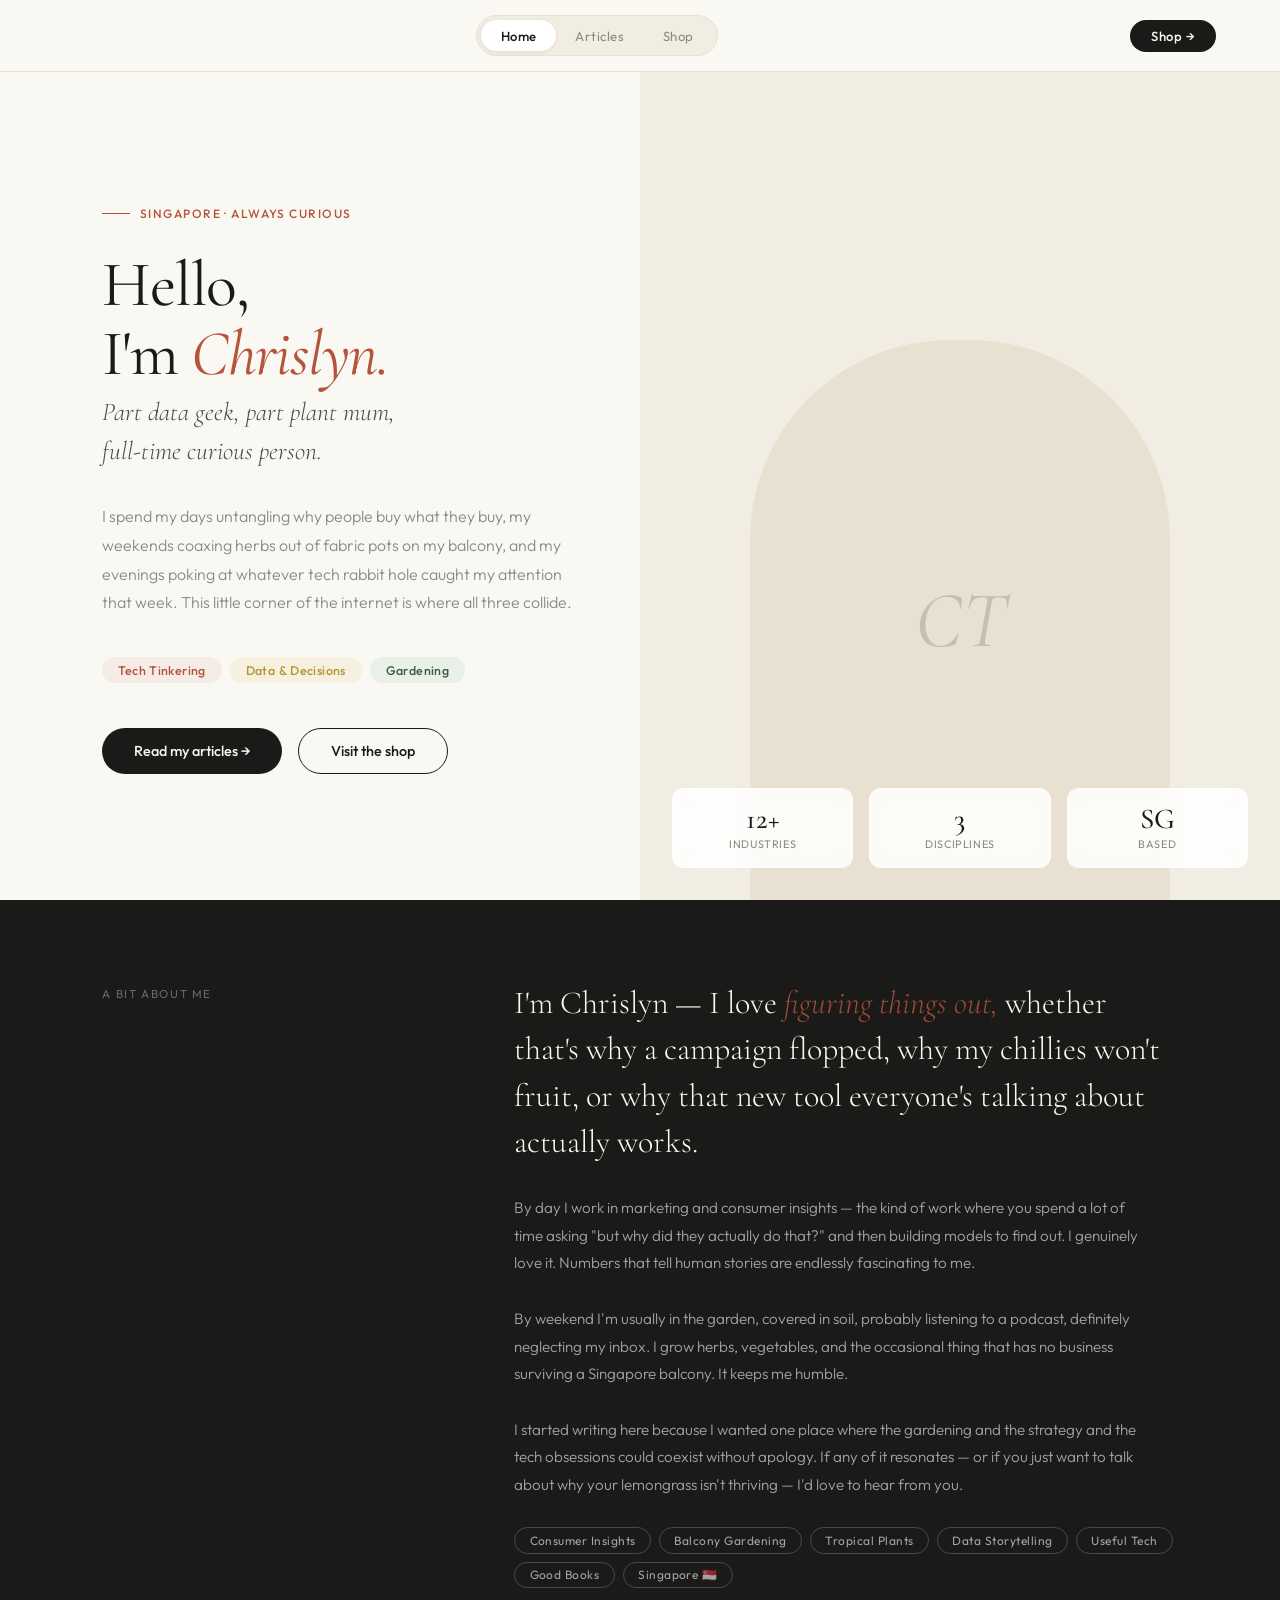
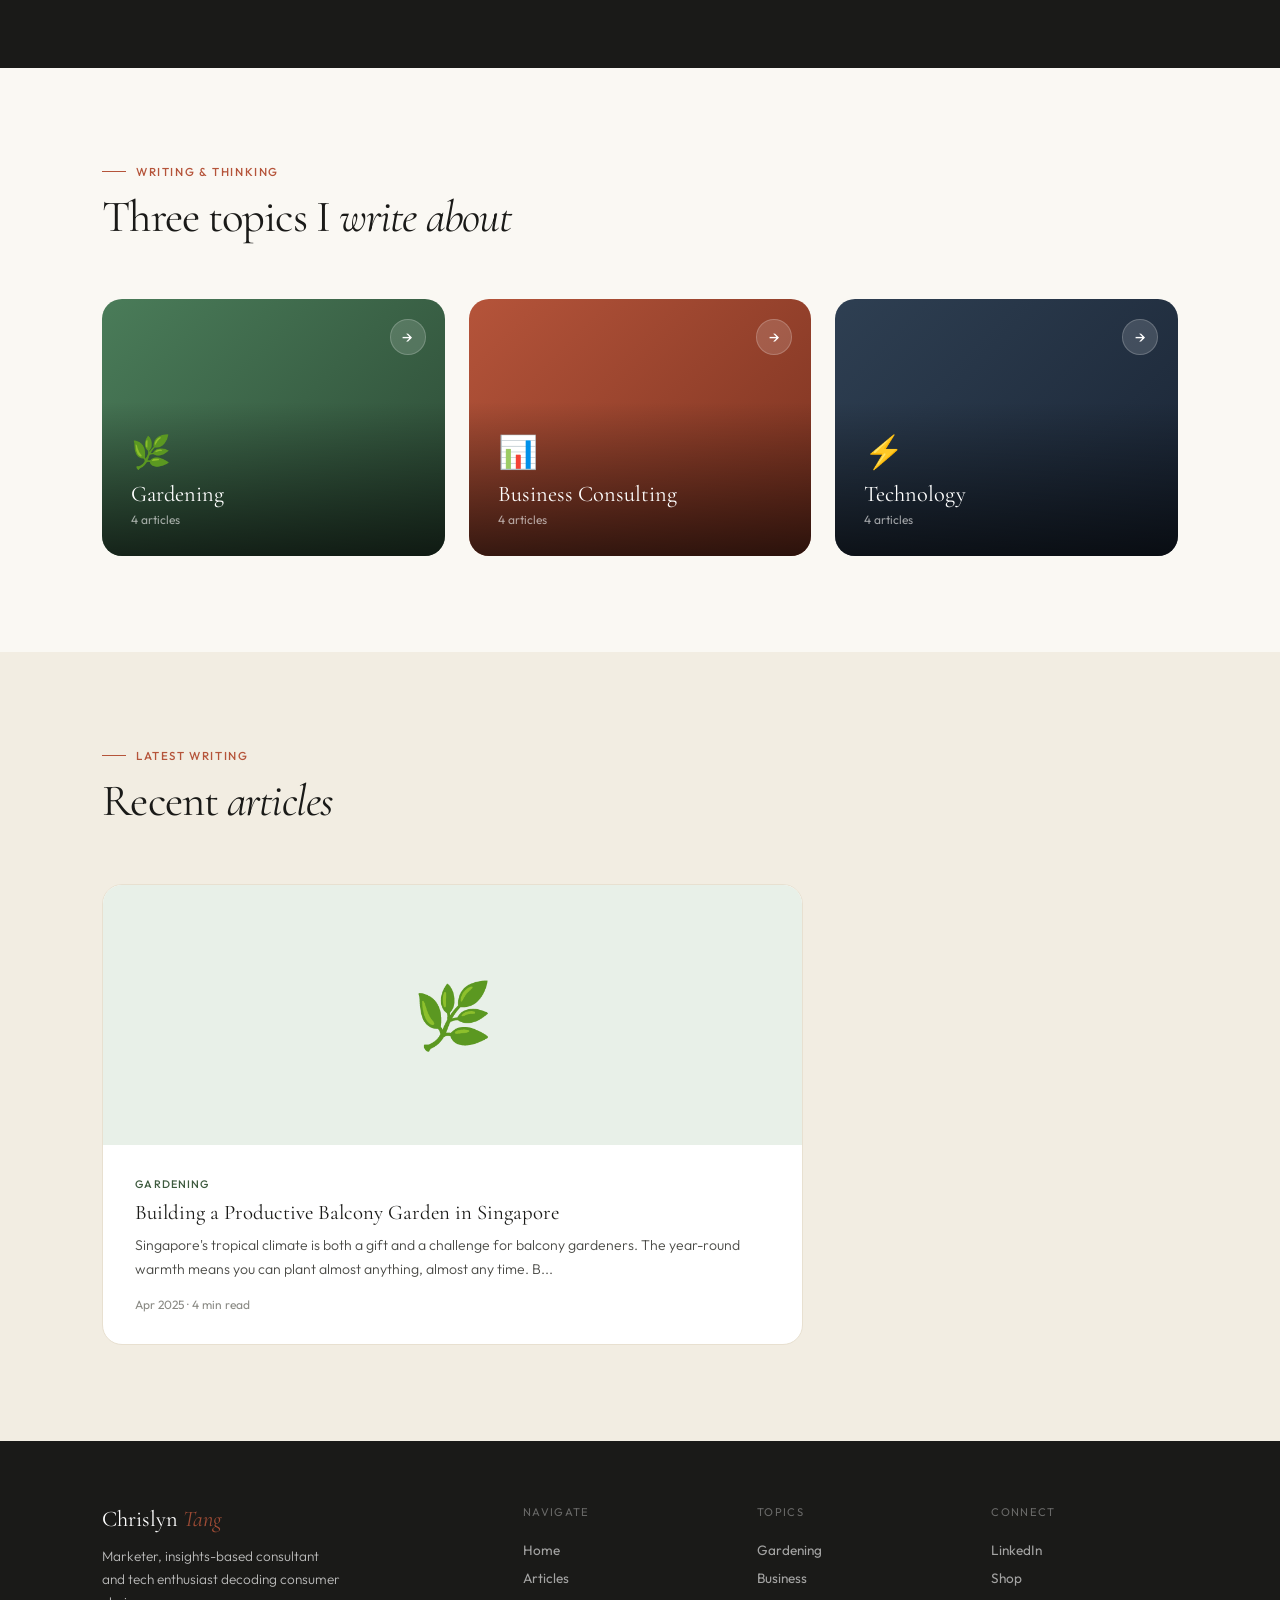
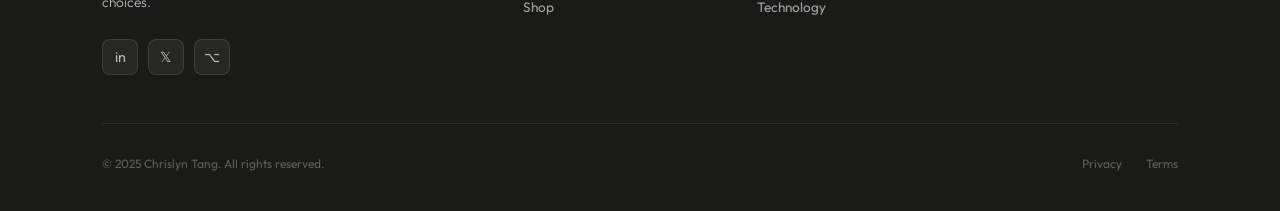
==== index.html @ eecfafc7 "Update index.html" ====
<!DOCTYPE html>
<html lang="en">
<head>
<meta charset="UTF-8">
<meta name="viewport" content="width=device-width, initial-scale=1.0">
<title>Chrislyn Tang | Marketer, Tech Enthusiast, Gardener</title>
<link rel="preconnect" href="https://fonts.googleapis.com">
<link rel="preconnect" href="https://fonts.gstatic.com" crossorigin>
<link href="https://fonts.googleapis.com/css2?family=Cormorant+Garamond:ital,wght@0,300;0,400;0,500;0,600;1,300;1,400&family=Outfit:wght@300;400;500;600&display=swap" rel="stylesheet">
<style>
/* ─── RESET & ROOT ─── */
*, *::before, *::after { box-sizing: border-box; margin: 0; padding: 0; }
:root {
  --ink: #1a1a18;
  --ink-soft: #4a4a46;
  --ink-muted: #8a8a84;
  --cream: #faf8f3;
  --cream-mid: #f2ede2;
  --cream-dark: #e8e0d0;
  --moss: #3d5a3e;
  --moss-light: #e8f0e8;
  --terracotta: #b5543a;
  --terracotta-light: #f5ebe7;
  --slate: #2e3f52;
  --slate-light: #e8edf3;
  --gold: #b8962e;
  --gold-light: #f5f0e0;
  --white: #ffffff;
  --nav-h: 72px;
  --radius: 12px;
  --radius-lg: 20px;
}
html { scroll-behavior: smooth; font-size: 16px; }
body { font-family: 'Outfit', sans-serif; background: var(--cream); color: var(--ink); overflow-x: hidden; }
img { max-width: 100%; display: block; }
a { text-decoration: none; color: inherit; }
button { cursor: pointer; font-family: inherit; }

/* ─── PAGES ─── */
.page { display: none; min-height: 100vh; padding-top: var(--nav-h); }
.page.active { display: block; }

/* ─── NAV ─── */
nav {
  position: fixed; top: 0; left: 0; right: 0; z-index: 200;
  height: var(--nav-h);
  background: rgba(250,248,243,0.94);
  backdrop-filter: blur(16px);
  border-bottom: 1px solid var(--cream-dark);
  display: flex; align-items: center;
  padding: 0 5vw;
  justify-content: space-between;
}
.nav-logo {
  font-family: 'Cormorant Garamond', serif;
  font-size: 1.35rem; font-weight: 500;
  color: var(--ink); letter-spacing: 0.02em;
  white-space: nowrap;
}
.nav-logo span { color: var(--terracotta); font-style: italic; }
.nav-center {
  display: flex; gap: 0; list-style: none;
  background: var(--cream-mid);
  border-radius: 100px;
  padding: 4px;
  border: 1px solid var(--cream-dark);
}
.nav-center li button {
  background: none; border: none;
  padding: 0.45rem 1.2rem;
  border-radius: 100px;
  font-size: 0.82rem; font-weight: 400;
  letter-spacing: 0.04em;
  color: var(--ink-muted);
  transition: all 0.2s;
  white-space: nowrap;
}
.nav-center li button:hover { color: var(--ink); }
.nav-center li button.active {
  background: var(--white);
  color: var(--ink);
  font-weight: 500;
  box-shadow: 0 1px 4px rgba(0,0,0,0.08);
}
.nav-right { display: flex; align-items: center; gap: 1rem; }
.nav-shop-btn {
  background: var(--ink); color: var(--cream);
  border: none; padding: 0.5rem 1.3rem;
  border-radius: 100px; font-size: 0.82rem;
  font-weight: 500; letter-spacing: 0.04em;
  transition: background 0.2s, transform 0.15s;
}
.nav-shop-btn:hover { background: var(--terracotta); transform: translateY(-1px); }


/* hamburger */
.hamburger {
  display: none; background: none; border: none;
  flex-direction: column; gap: 5px; padding: 4px;
}
.hamburger span {
  display: block; width: 22px; height: 2px;
  background: var(--ink); border-radius: 2px;
  transition: all 0.3s;
}
.mobile-menu {
  display: none; position: fixed;
  top: var(--nav-h); left: 0; right: 0;
  background: var(--cream);
  border-bottom: 1px solid var(--cream-dark);
  z-index: 199; padding: 1rem 5vw 1.5rem;
  flex-direction: column; gap: 0.25rem;
}
.mobile-menu.open { display: flex; }
.mobile-menu button {
  background: none; border: none;
  text-align: left; padding: 0.75rem 0;
  font-size: 1rem; color: var(--ink-soft);
  border-bottom: 1px solid var(--cream-dark);
  font-family: 'Outfit', sans-serif;
  transition: color 0.2s;
}
.mobile-menu button:last-child { border-bottom: none; }
.mobile-menu button.active { color: var(--terracotta); font-weight: 500; }

/* ─── HERO (HOME) ─── */
.hero {
  min-height: calc(100vh - var(--nav-h));
  display: grid; grid-template-columns: 1fr 1fr;
  align-items: center;
}
.hero-left { padding: 6rem 5vw 6rem 8vw; }
.hero-eyebrow {
  display: inline-flex; align-items: center; gap: 0.6rem;
  font-size: 0.75rem; letter-spacing: 0.12em; text-transform: uppercase;
  color: var(--terracotta); font-weight: 500; margin-bottom: 1.8rem;
}
.eyebrow-line { width: 28px; height: 1px; background: var(--terracotta); }
h1.hero-h {
  font-family: 'Cormorant Garamond', serif;
  font-size: clamp(2.8rem, 5vw, 4.8rem);
  line-height: 1.08; letter-spacing: -0.02em;
  color: var(--ink); margin-bottom: 0.3rem;
  font-weight: 400;
}
h1.hero-h em { font-style: italic; color: var(--terracotta); }
.hero-sub {
  font-family: 'Cormorant Garamond', serif;
  font-size: clamp(1.2rem, 2vw, 1.6rem);
  font-weight: 300; font-style: italic;
  color: var(--ink-soft); line-height: 1.5;
  margin-bottom: 2rem;
}
.hero-desc {
  font-size: 1rem; font-weight: 300; line-height: 1.8;
  color: var(--ink-muted); max-width: 480px; margin-bottom: 2.5rem;
}
.hero-pills { display: flex; flex-wrap: wrap; gap: 0.5rem; margin-bottom: 2.8rem; }
.pill {
  padding: 0.35rem 1rem; border-radius: 100px;
  font-size: 0.78rem; font-weight: 500; letter-spacing: 0.03em;
}
.pill-moss { background: var(--moss-light); color: var(--moss); }
.pill-terra { background: var(--terracotta-light); color: var(--terracotta); }
.pill-slate { background: var(--slate-light); color: var(--slate); }
.pill-gold { background: var(--gold-light); color: var(--gold); }
.hero-actions { display: flex; gap: 1rem; flex-wrap: wrap; }
.btn-primary {
  background: var(--ink); color: var(--cream);
  padding: 0.8rem 2rem; border-radius: 100px;
  font-size: 0.9rem; font-weight: 500; border: none;
  transition: background 0.2s, transform 0.15s;
  display: inline-flex; align-items: center; gap: 0.4rem;
}
.btn-primary:hover { background: var(--terracotta); transform: translateY(-2px); }
.btn-ghost {
  background: none; border: 1.5px solid var(--ink);
  color: var(--ink); padding: 0.8rem 2rem; border-radius: 100px;
  font-size: 0.9rem; font-weight: 500;
  transition: all 0.2s;
}
.btn-ghost:hover { background: var(--ink); color: var(--cream); transform: translateY(-2px); }
.hero-right {
  position: relative; height: calc(100vh - var(--nav-h));
  background: var(--cream-mid);
  display: flex; align-items: flex-end; justify-content: center;
  overflow: hidden;
}
.hero-bg-text {
  position: absolute; top: 50%; left: 50%;
  transform: translate(-50%,-50%);
  font-family: 'Cormorant Garamond', serif;
  font-size: 18vw; font-weight: 300; font-style: italic;
  color: rgba(0,0,0,0.04); white-space: nowrap;
  pointer-events: none; user-select: none; letter-spacing: -0.03em;
}
.hero-portrait-box {
  width: 72%; max-width: 420px;
  aspect-ratio: 3/4;
  background: var(--cream-dark);
  border-radius: 200px 200px 0 0;
  display: flex; align-items: center; justify-content: center;
  overflow: hidden; margin-bottom: 0; position: relative; z-index: 1;
}
.hero-portrait-placeholder {
  font-family: 'Cormorant Garamond', serif;
  font-size: 5rem; color: rgba(0,0,0,0.15); font-style: italic;
}
.hero-portrait-box img { width: 100%; height: 100%; object-fit: cover; }
.hero-stat-strip {
  position: absolute; bottom: 2rem; left: 2rem; right: 2rem;
  display: flex; gap: 1rem; z-index: 2;
}
.hero-stat {
  flex: 1; background: rgba(255,255,255,0.85);
  backdrop-filter: blur(8px);
  border-radius: var(--radius);
  padding: 1rem; text-align: center;
  border: 1px solid rgba(255,255,255,0.9);
}
.hero-stat-num {
  font-family: 'Cormorant Garamond', serif;
  font-size: 1.8rem; font-weight: 500; color: var(--ink); line-height: 1;
}
.hero-stat-lbl { font-size: 0.68rem; color: var(--ink-muted); letter-spacing: 0.06em; text-transform: uppercase; margin-top: 0.2rem; }

/* ─── HOME ABOUT STRIP ─── */
.about-strip {
  background: var(--ink); color: var(--cream);
  padding: 5rem 8vw;
  display: grid; grid-template-columns: 1fr 2fr;
  gap: 5rem; align-items: start;
}
.about-strip-label {
  font-size: 0.72rem; letter-spacing: 0.14em; text-transform: uppercase;
  color: rgba(255,255,255,0.35); font-weight: 400;
  padding-top: 0.4rem;
}
.about-strip-body {}
.about-strip-quote {
  font-family: 'Cormorant Garamond', serif;
  font-size: clamp(1.5rem, 2.5vw, 2.2rem);
  font-weight: 300; line-height: 1.45;
  color: var(--cream); margin-bottom: 1.8rem;
}
.about-strip-quote em { font-style: italic; color: var(--terracotta); opacity: 0.85; }
.about-strip-text {
  font-size: 0.95rem; font-weight: 300; line-height: 1.8;
  color: rgba(255,255,255,0.6); max-width: 640px; margin-bottom: 1.8rem;
}
.about-tags { display: flex; flex-wrap: wrap; gap: 0.5rem; }
.about-tag {
  border: 1px solid rgba(255,255,255,0.2);
  color: rgba(255,255,255,0.6);
  padding: 0.3rem 0.9rem; border-radius: 100px;
  font-size: 0.75rem; letter-spacing: 0.04em;
}

/* ─── HOME TOPICS ─── */
.topics-section { padding: 6rem 8vw; background: var(--cream); }
.section-header { margin-bottom: 3.5rem; }
.section-eyebrow {
  font-size: 0.72rem; letter-spacing: 0.14em; text-transform: uppercase;
  color: var(--terracotta); font-weight: 500;
  display: flex; align-items: center; gap: 0.6rem; margin-bottom: 0.8rem;
}
.section-eyebrow::before { content: ''; width: 24px; height: 1px; background: var(--terracotta); }
h2.section-title {
  font-family: 'Cormorant Garamond', serif;
  font-size: clamp(2rem, 3.5vw, 3rem);
  font-weight: 400; color: var(--ink); letter-spacing: -0.02em; line-height: 1.15;
}
h2.section-title em { font-style: italic; }
.topics-grid { display: grid; grid-template-columns: repeat(3,1fr); gap: 1.5rem; }
.topic-card {
  border-radius: var(--radius-lg); overflow: hidden;
  position: relative; cursor: pointer;
  transition: transform 0.3s;
}
.topic-card:hover { transform: translateY(-4px); }
.topic-card-bg {
  aspect-ratio: 4/3;
  display: flex; align-items: flex-end; padding: 1.8rem;
  position: relative;
}
.topic-card-bg::after {
  content: ''; position: absolute; inset: 0;
  background: linear-gradient(to top, rgba(0,0,0,0.65) 0%, transparent 60%);
}
.garden-bg { background: linear-gradient(135deg, #4a7c59 0%, #2c4a35 100%); }
.biz-bg { background: linear-gradient(135deg, #b5543a 0%, #7a3220 100%); }
.tech-bg { background: linear-gradient(135deg, #2e3f52 0%, #1a2535 100%); }
.topic-card-content { position: relative; z-index: 1; }
.topic-icon { font-size: 2rem; margin-bottom: 0.6rem; }
.topic-title {
  font-family: 'Cormorant Garamond', serif;
  font-size: 1.4rem; font-weight: 400; color: #fff; line-height: 1.2;
}
.topic-count { font-size: 0.75rem; color: rgba(255,255,255,0.6); margin-top: 0.3rem; }
.topic-arrow {
  position: absolute; top: 1.2rem; right: 1.2rem;
  width: 36px; height: 36px; border-radius: 50%;
  background: rgba(255,255,255,0.15);
  display: flex; align-items: center; justify-content: center;
  color: #fff; font-size: 1rem; z-index: 1;
  transition: background 0.2s; border: 1px solid rgba(255,255,255,0.2);
}
.topic-card:hover .topic-arrow { background: rgba(255,255,255,0.25); }

/* ─── FEATURED ARTICLES (HOME) ─── */
.featured-section { padding: 6rem 8vw; background: var(--cream-mid); }
.articles-grid { display: grid; grid-template-columns: 2fr 1fr; gap: 1.5rem; }
.article-card-featured {
  background: var(--white); border-radius: var(--radius-lg);
  overflow: hidden; cursor: pointer;
  transition: box-shadow 0.3s;
  border: 1px solid var(--cream-dark);
}
.article-card-featured:hover { box-shadow: 0 12px 40px rgba(0,0,0,0.1); }
.article-featured-img {
  height: 260px; background: var(--cream-dark);
  display: flex; align-items: center; justify-content: center;
  font-size: 4rem; overflow: hidden;
}
.article-featured-body { padding: 2rem; }
.article-featured-body .article-card-stack { display: flex; flex-direction: column; gap: 1rem; }

.article-stack { display: flex; flex-direction: column; gap: 1rem; }
.article-card-small {
  background: var(--white); border-radius: var(--radius);
  padding: 1.3rem; cursor: pointer;
  border: 1px solid var(--cream-dark);
  transition: box-shadow 0.2s;
  display: flex; gap: 1rem; align-items: flex-start;
}
.article-card-small:hover { box-shadow: 0 4px 20px rgba(0,0,0,0.08); }
.article-mini-thumb {
  width: 56px; height: 56px; border-radius: 10px;
  flex-shrink: 0; display: flex; align-items: center;
  justify-content: center; font-size: 1.6rem;
}

/* article components */
.article-cat {
  font-size: 0.68rem; letter-spacing: 0.1em; text-transform: uppercase;
  font-weight: 500; margin-bottom: 0.5rem;
}
.cat-garden { color: var(--moss); }
.cat-biz { color: var(--terracotta); }
.cat-tech { color: var(--slate); }
.article-card-title {
  font-family: 'Cormorant Garamond', serif;
  font-size: 1.3rem; font-weight: 400;
  color: var(--ink); line-height: 1.3; margin-bottom: 0.5rem;
}
.article-card-title-sm {
  font-family: 'Cormorant Garamond', serif;
  font-size: 1rem; font-weight: 400;
  color: var(--ink); line-height: 1.3; margin-bottom: 0.25rem;
}
.article-meta { font-size: 0.75rem; color: var(--ink-muted); }
.article-excerpt { font-size: 0.88rem; font-weight: 300; line-height: 1.7; color: var(--ink-soft); margin-bottom: 1rem; }

/* ─── ARTICLES PAGE ─── */
.articles-hero { padding: 4rem 8vw 3rem; }
.articles-filter {
  display: flex; gap: 0.5rem; flex-wrap: wrap;
  margin-top: 2rem;
}
.filter-btn {
  background: none; border: 1px solid var(--cream-dark);
  color: var(--ink-soft); padding: 0.45rem 1.2rem;
  border-radius: 100px; font-size: 0.8rem;
  font-family: 'Outfit', sans-serif;
  transition: all 0.2s;
}
.filter-btn:hover { border-color: var(--ink); color: var(--ink); }
.filter-btn.active { background: var(--ink); color: var(--cream); border-color: var(--ink); }
.filter-btn.active-moss { background: var(--moss); color: #fff; border-color: var(--moss); }
.filter-btn.active-terra { background: var(--terracotta); color: #fff; border-color: var(--terracotta); }
.filter-btn.active-slate { background: var(--slate); color: #fff; border-color: var(--slate); }
.articles-main { padding: 0 8vw 6rem; }
.articles-list { display: grid; grid-template-columns: repeat(3,1fr); gap: 1.5rem; }
.article-list-card {
  background: var(--white); border-radius: var(--radius-lg);
  overflow: hidden; cursor: pointer;
  border: 1px solid var(--cream-dark);
  transition: transform 0.25s, box-shadow 0.25s;
  display: flex; flex-direction: column;
}
.article-list-card:hover { transform: translateY(-4px); box-shadow: 0 12px 32px rgba(0,0,0,0.08); }
.article-list-card.hidden { display: none; }
.article-card-thumb {
  height: 180px; display: flex; align-items: center;
  justify-content: center; font-size: 3.5rem;
}
.thumb-moss { background: var(--moss-light); }
.thumb-terra { background: var(--terracotta-light); }
.thumb-slate { background: var(--slate-light); }
.article-card-body { padding: 1.4rem; flex: 1; display: flex; flex-direction: column; }
.article-card-footer { margin-top: auto; padding-top: 1rem; display: flex; justify-content: space-between; align-items: center; }
.read-link { font-size: 0.8rem; font-weight: 500; color: var(--terracotta); display: flex; align-items: center; gap: 0.3rem; }

/* ARTICLE DETAIL */
.article-detail { display: none; padding: 3rem 0 6rem; }
.article-detail.show { display: block; }
.article-back {
  background: none; border: none; color: var(--ink-muted);
  font-size: 0.85rem; font-family: 'Outfit', sans-serif;
  display: flex; align-items: center; gap: 0.4rem;
  cursor: pointer; margin: 0 8vw 2rem; transition: color 0.2s;
}
.article-back:hover { color: var(--ink); }
.article-detail-inner { max-width: 720px; margin: 0 auto; padding: 0 5vw; }
.article-detail-cat { margin-bottom: 1rem; }
.article-detail-title {
  font-family: 'Cormorant Garamond', serif;
  font-size: clamp(2.2rem, 5vw, 3.5rem);
  font-weight: 400; line-height: 1.15; letter-spacing: -0.02em;
  color: var(--ink); margin-bottom: 1rem;
}
.article-detail-meta { font-size: 0.8rem; color: var(--ink-muted); margin-bottom: 2rem; padding-bottom: 2rem; border-bottom: 1px solid var(--cream-dark); }
.article-hero-img {
  width: 100%; height: 320px; border-radius: var(--radius-lg);
  display: flex; align-items: center; justify-content: center;
  font-size: 6rem; margin-bottom: 2.5rem;
}
.article-detail-body { font-size: 1rem; font-weight: 300; line-height: 1.85; color: var(--ink-soft); }
.article-detail-body p { margin-bottom: 1.4rem; }
.article-detail-body h3 { font-family: 'Cormorant Garamond', serif; font-size: 1.5rem; font-weight: 400; color: var(--ink); margin: 2rem 0 1rem; }
.article-detail-body blockquote {
  border-left: 3px solid var(--terracotta); padding-left: 1.5rem;
  margin: 2rem 0; font-style: italic;
  font-family: 'Cormorant Garamond', serif;
  font-size: 1.2rem; color: var(--ink-soft);
}

/* ─── WRITE BUTTON (CTA for future CMS) ─── */
.write-cta {
  display: flex; align-items: center; gap: 1rem;
  background: var(--cream-mid); border-radius: var(--radius-lg);
  padding: 1.2rem 1.8rem; margin: 0 8vw 3rem;
  border: 1px dashed var(--cream-dark);
}
.write-cta-text { font-size: 0.85rem; color: var(--ink-muted); }
.write-cta-text strong { color: var(--ink); display: block; font-weight: 500; }

/* ─── SHOP PAGE ─── */
.shop-hero { padding: 4rem 8vw 3rem; }
.shop-filters {
  display: flex; gap: 0.5rem; flex-wrap: wrap; margin-top: 2rem;
}
.shop-main { padding: 0 8vw 6rem; }
.products-grid { display: grid; grid-template-columns: repeat(4,1fr); gap: 1.25rem; }
.product-card {
  background: var(--white); border-radius: var(--radius-lg);
  overflow: hidden; cursor: pointer;
  border: 1px solid var(--cream-dark);
  transition: transform 0.25s, box-shadow 0.25s;
}
.product-card:hover { transform: translateY(-4px); box-shadow: 0 10px 30px rgba(0,0,0,0.08); }
.product-card.hidden { display: none; }
.product-img {
  aspect-ratio: 1; display: flex; align-items: center;
  justify-content: center; font-size: 3.5rem;
  position: relative;
}
.product-badge {
  position: absolute; top: 10px; left: 10px;
  background: var(--terracotta); color: #fff;
  font-size: 0.65rem; font-weight: 600; letter-spacing: 0.06em;
  text-transform: uppercase; padding: 0.25rem 0.65rem;
  border-radius: 100px;
}
.product-body { padding: 1.1rem; }
.product-cat { font-size: 0.68rem; letter-spacing: 0.1em; text-transform: uppercase; color: var(--ink-muted); margin-bottom: 0.4rem; }
.product-name {
  font-family: 'Cormorant Garamond', serif;
  font-size: 1.1rem; font-weight: 400; color: var(--ink);
  line-height: 1.3; margin-bottom: 0.6rem;
}
.product-desc { font-size: 0.78rem; font-weight: 300; line-height: 1.6; color: var(--ink-muted); margin-bottom: 0.8rem; }

.product-price { font-family: 'Cormorant Garamond', serif; font-size: 1.2rem; font-weight: 500; color: var(--ink); }
.affil-btn {
  display: inline-flex; align-items: center; gap: 0.4rem;
  background: var(--ink); color: var(--cream);
  border: none; padding: 0.45rem 0.85rem; border-radius: 100px;
  font-size: 0.73rem; font-weight: 500; font-family: 'Outfit', sans-serif;
  cursor: pointer; transition: background 0.2s, transform 0.15s;
  text-decoration: none; white-space: nowrap; flex-shrink: 0;
}
.affil-btn:hover { background: var(--terracotta); transform: translateY(-1px); }
.affil-btn-ghost {
  display: inline-flex; align-items: center; gap: 0.4rem;
  background: none; color: var(--ink);
  border: 1px solid var(--cream-dark); padding: 0.55rem 1rem; border-radius: 100px;
  font-size: 0.78rem; font-weight: 400; font-family: 'Outfit', sans-serif;
  cursor: pointer; transition: all 0.2s; text-decoration: none; white-space: nowrap;
}
.affil-btn-ghost:hover { border-color: var(--ink); }
.retailer-tag {
  font-size: 0.7rem; color: var(--ink-muted);
  display: flex; align-items: center; gap: 0.3rem; margin-bottom: 0.6rem;
}
.retailer-dot {
  width: 6px; height: 6px; border-radius: 50%;
}
.affil-btn-tiktok {
  display: inline-flex; align-items: center; gap: 0.4rem;
  background: #010101; color: #fff;
  border: none; padding: 0.45rem 0.85rem; border-radius: 100px;
  font-size: 0.73rem; font-weight: 500; font-family: 'Outfit', sans-serif;
  cursor: pointer; transition: background 0.2s, transform 0.15s;
  text-decoration: none; white-space: nowrap; flex-shrink: 0;
}
.affil-btn-tiktok:hover { background: #fe2c55; transform: translateY(-1px); }
.affil-btn-tiktok .tt-icon {
  width: 14px; height: 14px; flex-shrink: 0;
}
.product-footer { display: flex; align-items: center; justify-content: space-between; gap: 0.5rem; flex-wrap: nowrap; }
.affil-disclaimer {
  background: var(--cream-mid); border: 1px solid var(--cream-dark);
  border-radius: var(--radius); padding: 1rem 1.5rem;
  font-size: 0.8rem; color: var(--ink-muted); line-height: 1.6;
  margin-bottom: 3rem;
  display: flex; gap: 0.8rem; align-items: flex-start;
}
.affil-disclaimer-icon { font-size: 1rem; flex-shrink: 0; margin-top: 1px; }

/* ─── FOOTER ─── */
footer {
  background: var(--ink); color: rgba(255,255,255,0.7);
  padding: 4rem 8vw 2.5rem;
}
.footer-top {
  display: grid; grid-template-columns: 2fr 1fr 1fr 1fr;
  gap: 3rem; padding-bottom: 3rem;
  border-bottom: 1px solid rgba(255,255,255,0.08);
  margin-bottom: 2rem;
}
.footer-brand-logo {
  font-family: 'Cormorant Garamond', serif;
  font-size: 1.4rem; color: #fff; font-weight: 400;
  margin-bottom: 0.8rem; display: block;
}
.footer-brand-logo em { font-style: italic; color: var(--terracotta); opacity: 0.85; }
.footer-tagline { font-size: 0.85rem; font-weight: 300; line-height: 1.7; max-width: 240px; margin-bottom: 1.5rem; }
.footer-social { display: flex; gap: 0.6rem; }
.f-social-link {
  width: 36px; height: 36px; border-radius: 8px;
  background: rgba(255,255,255,0.06);
  border: 1px solid rgba(255,255,255,0.1);
  display: flex; align-items: center; justify-content: center;
  font-size: 0.9rem; transition: background 0.2s, color 0.2s;
}
.f-social-link:hover { background: var(--terracotta); color: #fff; }
.footer-col-title { font-size: 0.7rem; letter-spacing: 0.12em; text-transform: uppercase; color: rgba(255,255,255,0.35); margin-bottom: 1.2rem; }
.footer-links { list-style: none; display: flex; flex-direction: column; gap: 0.55rem; }
.footer-links button { background: none; border: none; color: rgba(255,255,255,0.6); font-size: 0.85rem; font-family: 'Outfit', sans-serif; cursor: pointer; text-align: left; transition: color 0.2s; padding: 0; }
.footer-links button:hover { color: #fff; }
.footer-bottom { display: flex; justify-content: space-between; align-items: center; flex-wrap: wrap; gap: 1rem; }
.footer-copy { font-size: 0.75rem; color: rgba(255,255,255,0.3); }
.footer-legal { display: flex; gap: 1.5rem; }
.footer-legal a { font-size: 0.75rem; color: rgba(255,255,255,0.3); transition: color 0.2s; }
.footer-legal a:hover { color: rgba(255,255,255,0.6); }

/* ─── TOAST ─── */
.toast {
  position: fixed; bottom: 2rem; left: 50%; transform: translateX(-50%) translateY(20px);
  background: var(--ink); color: var(--cream);
  padding: 0.7rem 1.5rem; border-radius: 100px;
  font-size: 0.85rem; font-weight: 400;
  z-index: 400; opacity: 0; transition: all 0.3s;
  pointer-events: none; white-space: nowrap;
}
.toast.show { opacity: 1; transform: translateX(-50%) translateY(0); }

/* ─── SCROLL REVEAL ─── */
.sr { opacity: 0; transform: translateY(24px); transition: opacity 0.6s ease, transform 0.6s ease; }
.sr.in { opacity: 1; transform: none; }

/* ─── RESPONSIVE ─── */
@media (max-width: 1100px) {
  .products-grid { grid-template-columns: repeat(3,1fr); }
  .footer-top { grid-template-columns: 1fr 1fr; }
}
@media (max-width: 900px) {
  .hero { grid-template-columns: 1fr; }
  .hero-right { height: 50vw; min-height: 280px; }
  .hero-portrait-box { width: 50%; max-width: 260px; }
  .hero-stat-strip { display: none; }
  .hero-bg-text { font-size: 25vw; }
  .about-strip { grid-template-columns: 1fr; gap: 1.5rem; }
  .topics-grid { grid-template-columns: 1fr; gap: 1rem; }
  .articles-grid { grid-template-columns: 1fr; }
  .articles-list { grid-template-columns: repeat(2,1fr); }
  .products-grid { grid-template-columns: repeat(2,1fr); }
  .nav-center { display: none; }
  .hamburger { display: flex; }
  .nav-shop-btn { display: none; }
}
@media (max-width: 600px) {
  :root { --nav-h: 64px; }
  nav { padding: 0 4vw; }
  .hero-left { padding: 3rem 5vw; }
  .about-strip, .topics-section, .featured-section, .articles-hero, .articles-main, .shop-hero, .shop-main { padding-left: 5vw; padding-right: 5vw; }
  .articles-list { grid-template-columns: 1fr; }
  .products-grid { grid-template-columns: repeat(2,1fr); gap: 0.75rem; }
  .cart-drawer { width: 100vw; }
  .footer-top { grid-template-columns: 1fr; }
  .write-cta { margin-left: 5vw; margin-right: 5vw; }
  .article-back { margin-left: 5vw; margin-right: 5vw; }
}
</style>
</head>
<body>

<!-- NAV -->
<nav id="main-nav">
  <a class="nav-logo" href="#" onclick="showPage('home');return false;"></a>
  <ul class="nav-center" id="nav-desktop">
    <li><button onclick="showPage('home')" id="nav-home" class="active">Home</button></li>
    <li><button onclick="showPage('articles')" id="nav-articles">Articles</button></li>
    <li><button onclick="showPage('shop')" id="nav-shop">Shop</button></li>
  </ul>
  <div class="nav-right">
    <button class="nav-shop-btn" onclick="showPage('shop')">Shop →</button>
    <button class="hamburger" id="hamburger" onclick="toggleMenu()" aria-label="Menu">
      <span></span><span></span><span></span>
    </button>
  </div>
</nav>

<!-- MOBILE MENU -->
<div class="mobile-menu" id="mobile-menu">
  <button onclick="showPage('home');toggleMenu()" id="mob-home" class="active">Home</button>
  <button onclick="showPage('articles');toggleMenu()" id="mob-articles">Articles</button>
  <button onclick="showPage('shop');toggleMenu()" id="mob-shop">Shop</button>
</div>

<!-- ══════════ HOME PAGE ══════════ -->
<div class="page active" id="page-home">

  <!-- HERO -->
  <section class="hero">
    <div class="hero-left">
      <div class="hero-eyebrow"><span class="eyebrow-line"></span>Singapore · always curious</div>
      <h1 class="hero-h">Hello,<br>I'm <em>Chrislyn.</em></h1>
      <p class="hero-sub">Part data geek, part plant mum,<br>full-time curious person.</p>
      <p class="hero-desc">I spend my days untangling why people buy what they buy, my weekends coaxing herbs out of fabric pots on my balcony, and my evenings poking at whatever tech rabbit hole caught my attention that week. This little corner of the internet is where all three collide.</p>
      <div class="hero-pills">
        <span class="pill pill-terra">Tech Tinkering</span>
        <span class="pill pill-gold">Data & Decisions</span>
        <span class="pill pill-moss">Gardening</span>
      </div>
      <div class="hero-actions">
        <button class="btn-primary" onclick="showPage('articles')">Read my articles →</button>
        <button class="btn-ghost" onclick="showPage('shop')">Visit the shop</button>
      </div>
    </div>
    <div class="hero-right">
      <div class="hero-bg-text">CT</div>
      <div class="hero-portrait-box">
        <img src="https://chrislyntang.com/images/pic01.jpg" alt="Chrislyn Tang" onerror="this.style.display='none';this.nextElementSibling.style.display='flex'">
        <div class="hero-portrait-placeholder" style="display:none">CT</div>
      </div>
      <div class="hero-stat-strip">
        <div class="hero-stat">
          <div class="hero-stat-num">12+</div>
          <div class="hero-stat-lbl">Industries</div>
        </div>
        <div class="hero-stat">
          <div class="hero-stat-num">3</div>
          <div class="hero-stat-lbl">Disciplines</div>
        </div>
        <div class="hero-stat">
          <div class="hero-stat-num">SG</div>
          <div class="hero-stat-lbl">Based</div>
        </div>
      </div>
    </div>
  </section>

  <!-- ABOUT STRIP -->
  <div class="about-strip sr">
    <div class="about-strip-label">A bit about me</div>
    <div class="about-strip-body">
      <p class="about-strip-quote">I'm Chrislyn — I love <em>figuring things out,</em> whether that's why a campaign flopped, why my chillies won't fruit, or why that new tool everyone's talking about actually works.</p>
      <p class="about-strip-text">By day I work in marketing and consumer insights — the kind of work where you spend a lot of time asking "but why did they actually do that?" and then building models to find out. I genuinely love it. Numbers that tell human stories are endlessly fascinating to me.</p>
      <p class="about-strip-text">By weekend I'm usually in the garden, covered in soil, probably listening to a podcast, definitely neglecting my inbox. I grow herbs, vegetables, and the occasional thing that has no business surviving a Singapore balcony. It keeps me humble.</p>
      <p class="about-strip-text">I started writing here because I wanted one place where the gardening and the strategy and the tech obsessions could coexist without apology. If any of it resonates — or if you just want to talk about why your lemongrass isn't thriving — I'd love to hear from you.</p>
      <div class="about-tags">
        <span class="about-tag">Consumer Insights</span>
        <span class="about-tag">Balcony Gardening</span>
        <span class="about-tag">Tropical Plants</span>
        <span class="about-tag">Data Storytelling</span>
        <span class="about-tag">Useful Tech</span>
        <span class="about-tag">Good Books</span>
        <span class="about-tag">Singapore 🇸🇬</span>
      </div>
    </div>
  </div>

  <!-- TOPIC CARDS -->
  <section class="topics-section sr">
    <div class="section-header">
      <div class="section-eyebrow">Writing & Thinking</div>
      <h2 class="section-title">Three topics I <em>write about</em></h2>
    </div>
    <div class="topics-grid">
      <div class="topic-card" onclick="showPage('articles');setFilter('garden')">
        <div class="topic-card-bg garden-bg">
          <div class="topic-arrow">→</div>
          <div class="topic-card-content">
            <div class="topic-icon">🌿</div>
            <div class="topic-title">Gardening</div>
            <div class="topic-count">4 articles</div>
          </div>
        </div>
      </div>
      <div class="topic-card" onclick="showPage('articles');setFilter('business')">
        <div class="topic-card-bg biz-bg">
          <div class="topic-arrow">→</div>
          <div class="topic-card-content">
            <div class="topic-icon">📊</div>
            <div class="topic-title">Business Consulting</div>
            <div class="topic-count">4 articles</div>
          </div>
        </div>
      </div>
      <div class="topic-card" onclick="showPage('articles');setFilter('tech')">
        <div class="topic-card-bg tech-bg">
          <div class="topic-arrow">→</div>
          <div class="topic-card-content">
            <div class="topic-icon">⚡</div>
            <div class="topic-title">Technology</div>
            <div class="topic-count">4 articles</div>
          </div>
        </div>
      </div>
    </div>
  </section>

  <!-- FEATURED ARTICLES -->
  <section class="featured-section sr">
    <div class="section-header">
      <div class="section-eyebrow">Latest Writing</div>
      <h2 class="section-title">Recent <em>articles</em></h2>
    </div>
    <div class="articles-grid">
      <div class="article-card-featured" id="featured-main" onclick="ARTICLES[0]&&openArticle(ARTICLES[0].id)">
        <div class="article-featured-img thumb-terra" style="font-size:5rem;color:var(--cream-dark)">✦</div>
        <div class="article-featured-body">
          <div class="article-cat cat-biz" style="opacity:0.3">Loading...</div>
        </div>
      </div>
      <div class="article-stack" id="featured-stack"></div>
    </div>
  </section>

</div><!-- /home page -->


<!-- ══════════ ARTICLES PAGE ══════════ -->
<div class="page" id="page-articles">

  <!-- LIST VIEW -->
  <div id="articles-list-view">
    <div class="articles-hero">
      <div class="section-eyebrow" style="margin-bottom:0.8rem">Writing</div>
      <h2 class="section-title" style="font-size:clamp(2rem,4vw,3.2rem)">Articles &amp; <em>Insights</em></h2>
      <div class="articles-filter" id="article-filters">
        <button class="filter-btn active" data-filter="all" onclick="filterArticles('all',this)">All Topics</button>
        <button class="filter-btn" data-filter="garden" onclick="filterArticles('garden',this)">🌿 Gardening</button>
        <button class="filter-btn" data-filter="business" onclick="filterArticles('business',this)">📊 Business</button>
        <button class="filter-btn" data-filter="tech" onclick="filterArticles('tech',this)">⚡ Technology</button>
      </div>
    </div>

    <div class="write-cta">
      <div style="font-size:1.5rem">✍️</div>
      <div class="write-cta-text">
        <strong>Articles are brewing...</strong>
        
      </div>
    </div>

    <div class="articles-main">
      <div class="articles-list" id="articles-list"></div>
    </div>
  </div>

  <!-- DETAIL VIEW -->
  <div class="article-detail" id="article-detail">
    <button class="article-back" onclick="closeArticle()">← Back to articles</button>
    <div class="article-detail-inner">
      <div class="article-detail-cat" id="ad-cat"></div>
      <h1 class="article-detail-title" id="ad-title"></h1>
      <div class="article-detail-meta" id="ad-meta"></div>
      <div class="article-hero-img" id="ad-img"></div>
      <div class="article-detail-body" id="ad-body"></div>
    </div>
  </div>

</div><!-- /articles page -->


<!-- ══════════ SHOP PAGE ══════════ -->
<div class="page" id="page-shop">
  <div class="shop-hero">
    <div class="section-eyebrow" style="margin-bottom:0.8rem">Web Shop</div>
    <h2 class="section-title" style="font-size:clamp(2rem,4vw,3.2rem)">Handpicked <em>Favourites</em></h2>
    <p style="font-size:0.95rem;font-weight:300;color:var(--ink-muted);margin-top:0.8rem;max-width:520px;">A curated collection of tools, books, seeds and resources I personally use and recommend — across gardening, business and tech.</p>
    <div class="shop-filters" id="shop-filters">
      <button class="filter-btn active" data-filter="all" onclick="filterShop('all',this)">All Items</button>
      <button class="filter-btn" data-filter="garden" onclick="filterShop('garden',this)">🌿 Garden</button>
      <button class="filter-btn" data-filter="business" onclick="filterShop('business',this)">📊 Business</button>
      <button class="filter-btn" data-filter="tech" onclick="filterShop('tech',this)">⚡ Tech</button>
    </div>
  </div>
  <div class="shop-main">
    <div class="affil-disclaimer">
      <span class="affil-disclaimer-icon">ℹ️</span>
      <span>This page contains affiliate links. If you purchase through these links, I may earn a small commission at no extra cost to you. I only recommend products I personally use and genuinely believe in.</span>
    </div>
    <div class="products-grid" id="products-grid"></div>
  </div>
</div><!-- /shop page -->





<!-- TOAST -->
<div class="toast" id="toast"></div>

<!-- FOOTER -->
<footer>
  <div class="footer-top">
    <div>
      <span class="footer-brand-logo">Chrislyn <em>Tang</em></span>
      <p class="footer-tagline">Marketer, insights-based consultant and tech enthusiast decoding consumer choices.</p>
      <div class="footer-social">
        <a href="https://www.linkedin.com/in/chrislyntang/" target="_blank" class="f-social-link" title="LinkedIn">in</a>
        <a href="#" class="f-social-link" title="Twitter">𝕏</a>
        <a href="#" class="f-social-link" title="GitHub">⌥</a>
      </div>
    </div>
    <div>
      <div class="footer-col-title">Navigate</div>
      <ul class="footer-links">
        <li><button onclick="showPage('home')">Home</button></li>
        <li><button onclick="showPage('articles')">Articles</button></li>
        <li><button onclick="showPage('shop')">Shop</button></li>
      </ul>
    </div>
    <div>
      <div class="footer-col-title">Topics</div>
      <ul class="footer-links">
        <li><button onclick="showPage('articles');setFilter('garden')">Gardening</button></li>
        <li><button onclick="showPage('articles');setFilter('business')">Business</button></li>
        <li><button onclick="showPage('articles');setFilter('tech')">Technology</button></li>
      </ul>
    </div>
    <div>
      <div class="footer-col-title">Connect</div>
      <ul class="footer-links">
        <li><a href="https://www.linkedin.com/in/chrislyntang/" target="_blank"><button>LinkedIn</button></a></li>
        <li><button onclick="showPage('shop')">Shop</button></li>
      </ul>
    </div>
  </div>
  <div class="footer-bottom">
    <span class="footer-copy">© 2025 Chrislyn Tang. All rights reserved.</span>
    <div class="footer-legal">
      <a href="#">Privacy</a>
      <a href="#">Terms</a>
    </div>
  </div>
</footer>


<script>
/* ─── DATA ─── */
/* ─── ARTICLES ───────────────────────────────────────────────────────────────
   Articles are stored as individual JSON files in the /articles/ folder.
   When served via GitHub Pages the site fetches them dynamically.
   The FALLBACK_ARTICLES array below is always used as the baseline — the
   fetch simply replaces it with fresher data if available.
   To add a new article: add it to FALLBACK_ARTICLES AND drop a JSON file in
   /articles/, then add its id to articles-index.json.
*/

const FALLBACK_ARTICLES = [
  { id:'art5', cat:'garden', catLabel:'Gardening', icon:'🌿', thumbClass:'thumb-moss',
    title:'Building a Productive Balcony Garden in Singapore',
    date:'Apr 2025', readTime:'4 min read',
    body:`<p>Singapore's tropical climate is both a gift and a challenge for balcony gardeners. The year-round warmth means you can plant almost anything, almost any time. But the intense sun, humidity, and frequent afternoon storms require a more thoughtful approach than temperate-climate guides suggest.</p><h3>Start with the right containers</h3><p>Fabric grow bags have become my default — lightweight, encourage healthy root development through air pruning, and drain extremely well. I run three sizes: small 3-gallon bags for herbs, medium 7-gallon for chillies and compact tomatoes, and large 15-gallon bags for eggplant and a dwarf papaya.</p><blockquote>The best garden is the one you can actually maintain — not the most ambitious one you'll abandon in three months.</blockquote><h3>Soil and nutrition</h3><p>Commercial potting mixes are often too dense for tropical container growing. I blend my own: two parts potting mix, one part perlite, and a generous handful of slow-release fertiliser.</p>`
  },
  { id:'art8', cat:'garden', catLabel:'Gardening', icon:'🌸', thumbClass:'thumb-moss',
    title:'Composting in a HDB: A Practical Guide',
    date:'Nov 2024', readTime:'4 min read',
    body:`<p>Composting in a Singapore HDB flat sounds heroic or impractical depending on who you ask. In practice, with the right system and a bit of routine, it's neither. I've been running a small composting operation on my balcony for two years.</p><h3>Bokashi, not hot compost</h3><p>Hot composting requires volume and open space most of us don't have. Bokashi fermentation works in a sealed bucket, handles all food scraps including meat and dairy, and produces a concentrated liquid fertiliser as a byproduct. The process takes about two weeks of fermentation — it sounds fiddly but becomes completely routine.</p>`
  }
];

const FEATURED_DEFAULT = ['art5','art9'];

let ARTICLES = [...FALLBACK_ARTICLES];

async function loadArticles() {
  // Always render immediately with fallback data so nothing is blank
  renderArticles();
  renderFeaturedArticles(FEATURED_DEFAULT);

  // Then try to load fresher data from /articles/ folder (works on GitHub Pages)
  try {
    const indexRes = await fetch('./articles/articles-index.json');
    if (!indexRes.ok) return; // folder not deployed yet — fallback is fine
    const index = await indexRes.json();
    const articleFiles = {
      'art1':  'business-consumer-choice-models',
      'art2':  'business-revenue-management',
      'art3':  'business-brand-communication',
      'art4':  'business-innovation-strategy',
      'art5':  'garden-balcony-singapore',
      'art6':  'garden-herbs-southeast-asia',
      'art7':  'garden-long-term-strategy',
      'art8':  'garden-composting-hdb',
      'art9':  'tech-ai-analytics',
      'art10': 'tech-knowledge-base',
      'art11': 'tech-tools-i-use',
      'art12': 'tech-ml-market-research',
    };
    const fetches = index.order.map(id =>
      fetch(`./articles/${articleFiles[id]}.json`).then(r => r.ok ? r.json() : null).catch(() => null)
    );
    const results = await Promise.all(fetches);
    const fetched = results.filter(Boolean);
    if (fetched.length > 0) {
      ARTICLES = fetched;
      renderArticles();
      renderFeaturedArticles(index.featured || FEATURED_DEFAULT);
    }
  } catch(e) {
    // fetch failed (local file:// open, or /articles/ not pushed yet) — fallback already rendered
  }
}

/*
  AFFILIATE PRODUCTS
  ─────────────────────────────────────────────────────
  Each product has:
    affiliateUrl  → your affiliate link (Amazon, Lazada, Shopee, TikTok Shop, etc.)
    retailer      → display name shown on the button
    retailerColor → dot colour next to retailer name
    isTikTok      → set true to render the black TikTok Shop button instead
    price         → display price (optional, set to null to hide)

  HOW TO GET YOUR TIKTOK SHOP AFFILIATE LINKS:
  ─────────────────────────────────────────────
  1. Go to TikTok Creator Center → TikTok Shop → Affiliate
  2. Apply (need 1,000+ followers in SG)
  3. Browse the Product Marketplace, pick a product
  4. Tap "Share" → "Copy affiliate link"
     Format: https://shop.tiktok.com/view/product/PRODUCT_ID?affiliate_id=YOUR_ID
  5. Paste that URL into affiliateUrl below and set isTikTok: true

  HOW TO GET OTHER AFFILIATE LINKS:
  • Amazon SG:  associates.amazon.sg  → tag=YOURTAG-22 in the URL
  • Lazada SG:  lazada.sg affiliate portal
  • Shopee SG:  shopee.sg affiliate program

*/
const PRODUCTS = [
  { id:'p1', cat:'garden', catLabel:'Garden', name:'Fabric Grow Bags — 7 Gallon (5-pack)', icon:'🪴', imgBg:'#e8f0e8', price:'S$28–35', desc:'Breathable fabric bags for air-pruning roots. My go-to for balcony container growing in Singapore\'s heat.', badge:null, affiliateUrl:'https://www.amazon.sg/s?k=fabric+grow+bags+7+gallon&tag=YOURTAG-22', retailer:'Amazon SG', retailerColor:'#FF9900', isTikTok:false },
  { id:'p1t', cat:'garden', catLabel:'Garden', name:'Fabric Grow Bags Bundle', icon:'🪴', imgBg:'#ffe8e8', price:'S$22–28', desc:'Same grow bags — often cheaper on TikTok Shop with free shipping promos. Earn commission on every sale.', badge:'TikTok Deal', affiliateUrl:'https://shop.tiktok.com/view/product/PRODUCT_ID?affiliate_id=YOUR_TIKTOK_ID', retailer:'TikTok Shop', retailerColor:'#fe2c55', isTikTok:true },
  { id:'p2', cat:'garden', catLabel:'Garden', name:'Perlite — Premium Grade (5L)', icon:'🌱', imgBg:'#e0ece0', price:'S$15–20', desc:'Essential for improving drainage in tropical container mixes. I blend 1 part perlite with 2 parts potting mix.', badge:'My Pick', affiliateUrl:'https://www.lazada.sg/tag/perlite/?q=perlite+5L&spm=YOURTAG', retailer:'Lazada SG', retailerColor:'#F57224', isTikTok:false },
  { id:'p3', cat:'garden', catLabel:'Garden', name:'SE Asian Herb Seed Collection', icon:'🌿', imgBg:'#d8e8d8', price:'S$18–25', desc:'Thai basil, laksa leaf, lemongrass, pandan & kaffir lime. Everything for SE Asian cooking from your balcony.', badge:null, affiliateUrl:'https://shopee.sg/search?keyword=herb+seeds+singapore&af_id=YOURID', retailer:'Shopee SG', retailerColor:'#EE4D2D', isTikTok:false },
  { id:'p3t', cat:'garden', catLabel:'Garden', name:'Tropical Herb Seeds Bundle', icon:'🌱', imgBg:'#ffe8e8', price:'S$12–18', desc:'Curated tropical herb bundle — often includes bonus peat pellets or starter trays. High-converting with video demos.', badge:'TikTok Deal', affiliateUrl:'https://shop.tiktok.com/view/product/PRODUCT_ID?affiliate_id=YOUR_TIKTOK_ID', retailer:'TikTok Shop', retailerColor:'#fe2c55', isTikTok:true },
  { id:'p4', cat:'garden', catLabel:'Garden', name:'Bokashi Composting Starter Kit', icon:'♻️', imgBg:'#e4ece0', price:'S$45–60', desc:'Sealed fermentation that handles all food waste including meat and dairy. Perfect for HDB — no smell, no flies.', badge:null, affiliateUrl:'https://www.amazon.sg/s?k=bokashi+composting+kit&tag=YOURTAG-22', retailer:'Amazon SG', retailerColor:'#FF9900', isTikTok:false },
  { id:'p5', cat:'business', catLabel:'Business', name:'Thinking Fast and Slow — Kahneman', icon:'📖', imgBg:'#f5ebe7', price:'S$22–28', desc:'The foundational text for understanding how consumers make decisions. Essential before building any choice model.', badge:'Must Read', affiliateUrl:'https://www.kinokuniya.com.sg/search?stype=01&qs=thinking+fast+and+slow', retailer:'Kinokuniya', retailerColor:'#1a1a18', isTikTok:false },
  { id:'p6', cat:'business', catLabel:'Business', name:'Predictably Irrational — Ariely', icon:'🧠', imgBg:'#f2e4de', price:'S$20–25', desc:'How hidden forces shape our decisions. Changed how I design consumer research frameworks entirely.', badge:'My Fav', affiliateUrl:'https://www.amazon.sg/s?k=predictably+irrational+ariely&tag=YOURTAG-22', retailer:'Amazon SG', retailerColor:'#FF9900', isTikTok:false },
  { id:'p6t', cat:'business', catLabel:'Business', name:'Minimal Desk Accessories Set', icon:'🖊️', imgBg:'#ffe8e8', price:'S$18–30', desc:'Well-designed desk accessories that make you want to sit down and work. Great gift, great commissions.', badge:'TikTok Deal', affiliateUrl:'https://shop.tiktok.com/view/product/PRODUCT_ID?affiliate_id=YOUR_TIKTOK_ID', retailer:'TikTok Shop', retailerColor:'#fe2c55', isTikTok:true },
  { id:'p7', cat:'business', catLabel:'Business', name:'Good Strategy / Bad Strategy', icon:'📊', imgBg:'#f0e0da', price:'S$25–32', desc:'The clearest book on what strategy actually is — and why most "strategies" are wishful thinking in slides.', badge:null, affiliateUrl:'https://www.kinokuniya.com.sg/search?stype=01&qs=good+strategy+bad+strategy', retailer:'Kinokuniya', retailerColor:'#1a1a18', isTikTok:false },
  { id:'p9', cat:'tech', catLabel:'Tech', name:'Python Crash Course — Matthes', icon:'🐍', imgBg:'#e8edf3', price:'S$38–45', desc:'The book I recommend to every marketer learning Python for data analysis. Practical, no CS background needed.', badge:'Best Starter', affiliateUrl:'https://www.amazon.sg/s?k=python+crash+course+matthes&tag=YOURTAG-22', retailer:'Amazon SG', retailerColor:'#FF9900', isTikTok:false },
  { id:'p9t', cat:'tech', catLabel:'Tech', name:'Wireless Mechanical Keyboard', icon:'⌨️', imgBg:'#ffe8e8', price:'S$45–80', desc:'Compact wireless mechanical keyboards — massive range on TikTok Shop. Filter by switch type to find your match.', badge:'TikTok Deal', affiliateUrl:'https://shop.tiktok.com/view/product/PRODUCT_ID?affiliate_id=YOUR_TIKTOK_ID', retailer:'TikTok Shop', retailerColor:'#fe2c55', isTikTok:true },
  { id:'p11', cat:'tech', catLabel:'Tech', name:'Storytelling with Data — Knaflic', icon:'📈', imgBg:'#e0e8f2', price:'S$38–45', desc:'How to turn analytical outputs into visuals for non-technical stakeholders. Most practical book in my library.', badge:'My Pick', affiliateUrl:'https://www.kinokuniya.com.sg/search?stype=01&qs=storytelling+with+data', retailer:'Kinokuniya', retailerColor:'#1a1a18', isTikTok:false },
  { id:'p12', cat:'tech', catLabel:'Tech', name:'Logitech MX Master 3S Mouse', icon:'🖱️', imgBg:'#e4eaf2', price:'S$119–139', desc:'The best mouse for long analytical sessions. MagSpeed scroll wheel is a joy through large datasets.', badge:null, affiliateUrl:'https://www.amazon.sg/s?k=logitech+mx+master+3s&tag=YOURTAG-22', retailer:'Amazon SG', retailerColor:'#FF9900', isTikTok:false },
  { id:'p12t', cat:'tech', catLabel:'Tech', name:'Blue Light Glasses', icon:'👓', imgBg:'#ffe8e8', price:'S$15–35', desc:'Reduce eye strain during long screen sessions. Wildly popular on TikTok Shop — high conversion from video demos.', badge:'TikTok Deal', affiliateUrl:'https://shop.tiktok.com/view/product/PRODUCT_ID?affiliate_id=YOUR_TIKTOK_ID', retailer:'TikTok Shop', retailerColor:'#fe2c55', isTikTok:true },
];

/* ─── STATE ─── */
let menuOpen = false;
let currentPage = 'home';
let currentFilter = 'all';

/* ─── PAGE NAVIGATION ─── */
function showPage(page) {
  document.querySelectorAll('.page').forEach(p => p.classList.remove('active'));
  document.getElementById('page-'+page).classList.add('active');
  currentPage = page;
  // update nav
  ['home','articles','shop'].forEach(p => {
    const btn = document.getElementById('nav-'+p);
    const mob = document.getElementById('mob-'+p);
    if(btn) btn.classList.toggle('active', p===page);
    if(mob) mob.classList.toggle('active', p===page);
  });
  window.scrollTo(0,0);
  if(page === 'articles') closeArticle();
}

/* ─── ARTICLE FILTER ─── */
function setFilter(cat) {
  filterArticles(cat, document.querySelector(`[data-filter="${cat}"]`));
}
function filterArticles(cat, el) {
  currentFilter = cat;
  document.querySelectorAll('#article-filters .filter-btn').forEach(b => {
    b.classList.remove('active','active-moss','active-terra','active-slate');
  });
  if(el) {
    if(cat==='garden') el.classList.add('active-moss');
    else if(cat==='business') el.classList.add('active-terra');
    else if(cat==='tech') el.classList.add('active-slate');
    else el.classList.add('active');
  }
  document.querySelectorAll('.article-list-card').forEach(card => {
    card.classList.toggle('hidden', cat !== 'all' && card.dataset.cat !== cat);
  });
}

/* ─── ARTICLE DETAIL ─── */
function openArticle(id) {
  const art = ARTICLES.find(a => a.id===id);
  if(!art) return;
  showPage('articles');
  document.getElementById('articles-list-view').style.display='none';
  const detail = document.getElementById('article-detail');
  detail.classList.add('show');
  const catMap = {garden:'cat-garden', business:'cat-biz', tech:'cat-tech'};
  document.getElementById('ad-cat').innerHTML = `<span class="article-cat ${catMap[art.cat]}">${art.catLabel}</span>`;
  document.getElementById('ad-title').textContent = art.title;
  document.getElementById('ad-meta').textContent = `${art.date} · ${art.readTime}`;
  const adImg = document.getElementById('ad-img');
  const bgMap = {garden:'var(--moss-light)', business:'var(--terracotta-light)', tech:'var(--slate-light)'};
  adImg.style.background = bgMap[art.cat];
  adImg.textContent = art.icon;
  document.getElementById('ad-body').innerHTML = art.body;
  window.scrollTo(0,0);
}
function closeArticle() {
  document.getElementById('articles-list-view').style.display='';
  document.getElementById('article-detail').classList.remove('show');
  window.scrollTo(0,0);
}

/* ─── SHOP FILTER ─── */
function filterShop(cat, el) {
  document.querySelectorAll('#shop-filters .filter-btn').forEach(b => {
    b.classList.remove('active','active-moss','active-terra','active-slate');
  });
  if(el) {
    if(cat==='garden') el.classList.add('active-moss');
    else if(cat==='business') el.classList.add('active-terra');
    else if(cat==='tech') el.classList.add('active-slate');
    else el.classList.add('active');
  }
  document.querySelectorAll('.product-card').forEach(card => {
    card.classList.toggle('hidden', cat !== 'all' && card.dataset.cat !== cat);
  });
}

/* ─── MOBILE MENU ─── */
function toggleMenu() {
  menuOpen = !menuOpen;
  document.getElementById('mobile-menu').classList.toggle('open', menuOpen);
}

/* ─── TOAST ─── */
function showToast(msg) {
  const t = document.getElementById('toast');
  t.textContent = msg;
  t.classList.add('show');
  setTimeout(()=>t.classList.remove('show'), 2800);
}

/* ─── RENDER ARTICLES LIST ─── */
function renderArticles() {
  const catMap = { garden:'cat-garden', business:'cat-biz', tech:'cat-tech' };
  const thumbMap = { garden:'thumb-moss', business:'thumb-terra', tech:'thumb-slate' };
  document.getElementById('articles-list').innerHTML = ARTICLES.map(art=>`
    <div class="article-list-card" data-cat="${art.cat}" onclick="openArticle('${art.id}')">
      <div class="article-card-thumb ${thumbMap[art.cat]}">${art.icon}</div>
      <div class="article-card-body">
        <div class="article-cat ${catMap[art.cat]}">${art.catLabel}</div>
        <div class="article-card-title">${art.title}</div>
        <div class="article-excerpt">${art.body.replace(/<[^>]*>/g,'').substring(0,120)}...</div>
        <div class="article-card-footer">
          <div class="article-meta">${art.date} · ${art.readTime}</div>
          <span class="read-link">Read →</span>
        </div>
      </div>
    </div>`).join('');
}

/* ─── RENDER PRODUCTS (AFFILIATE) ─── */
function productBadge(p) {
  if (!p.badge) return '';
  var bg = p.isTikTok ? ' style="background:#fe2c55"' : '';
  return '<span class="product-badge"' + bg + '>' + p.badge + '</span>';
}
function productBtn(p) {
  if (p.isTikTok) {
    return '<a class="affil-btn-tiktok" href="' + p.affiliateUrl + '" target="_blank" rel="noopener sponsored">'
      + '<svg class="tt-icon" viewBox="0 0 24 24" fill="currentColor"><path d="M19.59 6.69a4.83 4.83 0 01-3.77-4.25V2h-3.45v13.67a2.89 2.89 0 01-2.88 2.5 2.89 2.89 0 01-2.89-2.89 2.89 2.89 0 012.89-2.89c.28 0 .54.04.79.1V9.01a6.33 6.33 0 00-.79-.05 6.34 6.34 0 00-6.34 6.34 6.34 6.34 0 006.34 6.34 6.34 6.34 0 006.33-6.34V8.69a8.18 8.18 0 004.78 1.52V6.76a4.85 4.85 0 01-1.01-.07z"/></svg>'
      + ' TikTok Shop ↗</a>';
  }
  return '<a class="affil-btn" href="' + p.affiliateUrl + '" target="_blank" rel="noopener sponsored">View on ' + p.retailer + ' ↗</a>';
}
function renderProducts() {
  document.getElementById('products-grid').innerHTML = PRODUCTS.map(function(p) {
    return '<div class="product-card" data-cat="' + p.cat + '">'
      + '<div class="product-img" style="background:' + p.imgBg + '">'
      + productBadge(p)
      + '<span style="font-size:3.2rem">' + p.icon + '</span>'
      + '</div>'
      + '<div class="product-body">'
      + '<div class="product-cat">' + p.catLabel + '</div>'
      + '<div class="product-name">' + p.name + '</div>'
      + '<div class="product-desc">' + p.desc + '</div>'
      + '<div class="retailer-tag">'
      + '<span class="retailer-dot" style="background:' + p.retailerColor + '"></span>'
      + p.retailer
      + '</div>'
      + '<div class="product-footer">'
      + (p.price ? '<div class="product-price">' + p.price + '</div>' : '<div></div>')
      + productBtn(p)
      + '</div>'
      + '</div>'
      + '</div>';
  }).join('');
}

/* ─── SCROLL REVEAL ─── */
const observer = new IntersectionObserver(entries => {
  entries.forEach(e => { if(e.isIntersecting) e.target.classList.add('in'); });
}, { threshold: 0.08 });
function initReveal() {
  document.querySelectorAll('.sr').forEach(el => observer.observe(el));
}

/* ─── RENDER FEATURED ARTICLES (HOME) ─── */
function renderFeaturedArticles(featuredIds) {
  if(!featuredIds || !ARTICLES.length) return;
  const catMap = {garden:'cat-garden', business:'cat-biz', tech:'cat-tech'};
  const thumbMap = {garden:'thumb-moss', business:'thumb-terra', tech:'thumb-slate'};
  const bgMap = {garden:'var(--moss-light)', business:'var(--terracotta-light)', tech:'var(--slate-light)'};
  const featured = featuredIds.map(id => ARTICLES.find(a => a.id===id)).filter(Boolean);
  if(!featured.length) return;
  const main = featured[0];
  const rest = featured.slice(1, 4);
  const mainEl = document.getElementById('featured-main');
  const stackEl = document.getElementById('featured-stack');
  if(mainEl) {
    mainEl.onclick = () => openArticle(main.id);
    mainEl.innerHTML = `
    <div class="article-featured-img ${thumbMap[main.cat]}">${main.icon}</div>
    <div class="article-featured-body">
      <div class="article-cat ${catMap[main.cat]}">${main.catLabel}</div>
      <div class="article-card-title">${main.title}</div>
      <div class="article-excerpt">${main.body.replace(/<[^>]*>/g,'').substring(0,160)}...</div>
      <div class="article-meta">${main.date} · ${main.readTime}</div>
    </div>`;
  }
  if(stackEl) stackEl.innerHTML = rest.map(art => `
    <div class="article-card-small" onclick="openArticle('${art.id}')">
      <div class="article-mini-thumb ${thumbMap[art.cat]}">${art.icon}</div>
      <div>
        <div class="article-cat ${catMap[art.cat]}">${art.catLabel}</div>
        <div class="article-card-title-sm">${art.title}</div>
        <div class="article-meta">${art.date} · ${art.readTime}</div>
      </div>
    </div>`).join('');
}

/* ─── INIT ─── */
loadArticles();
renderProducts();
initReveal();
</script>
</body>
</html>
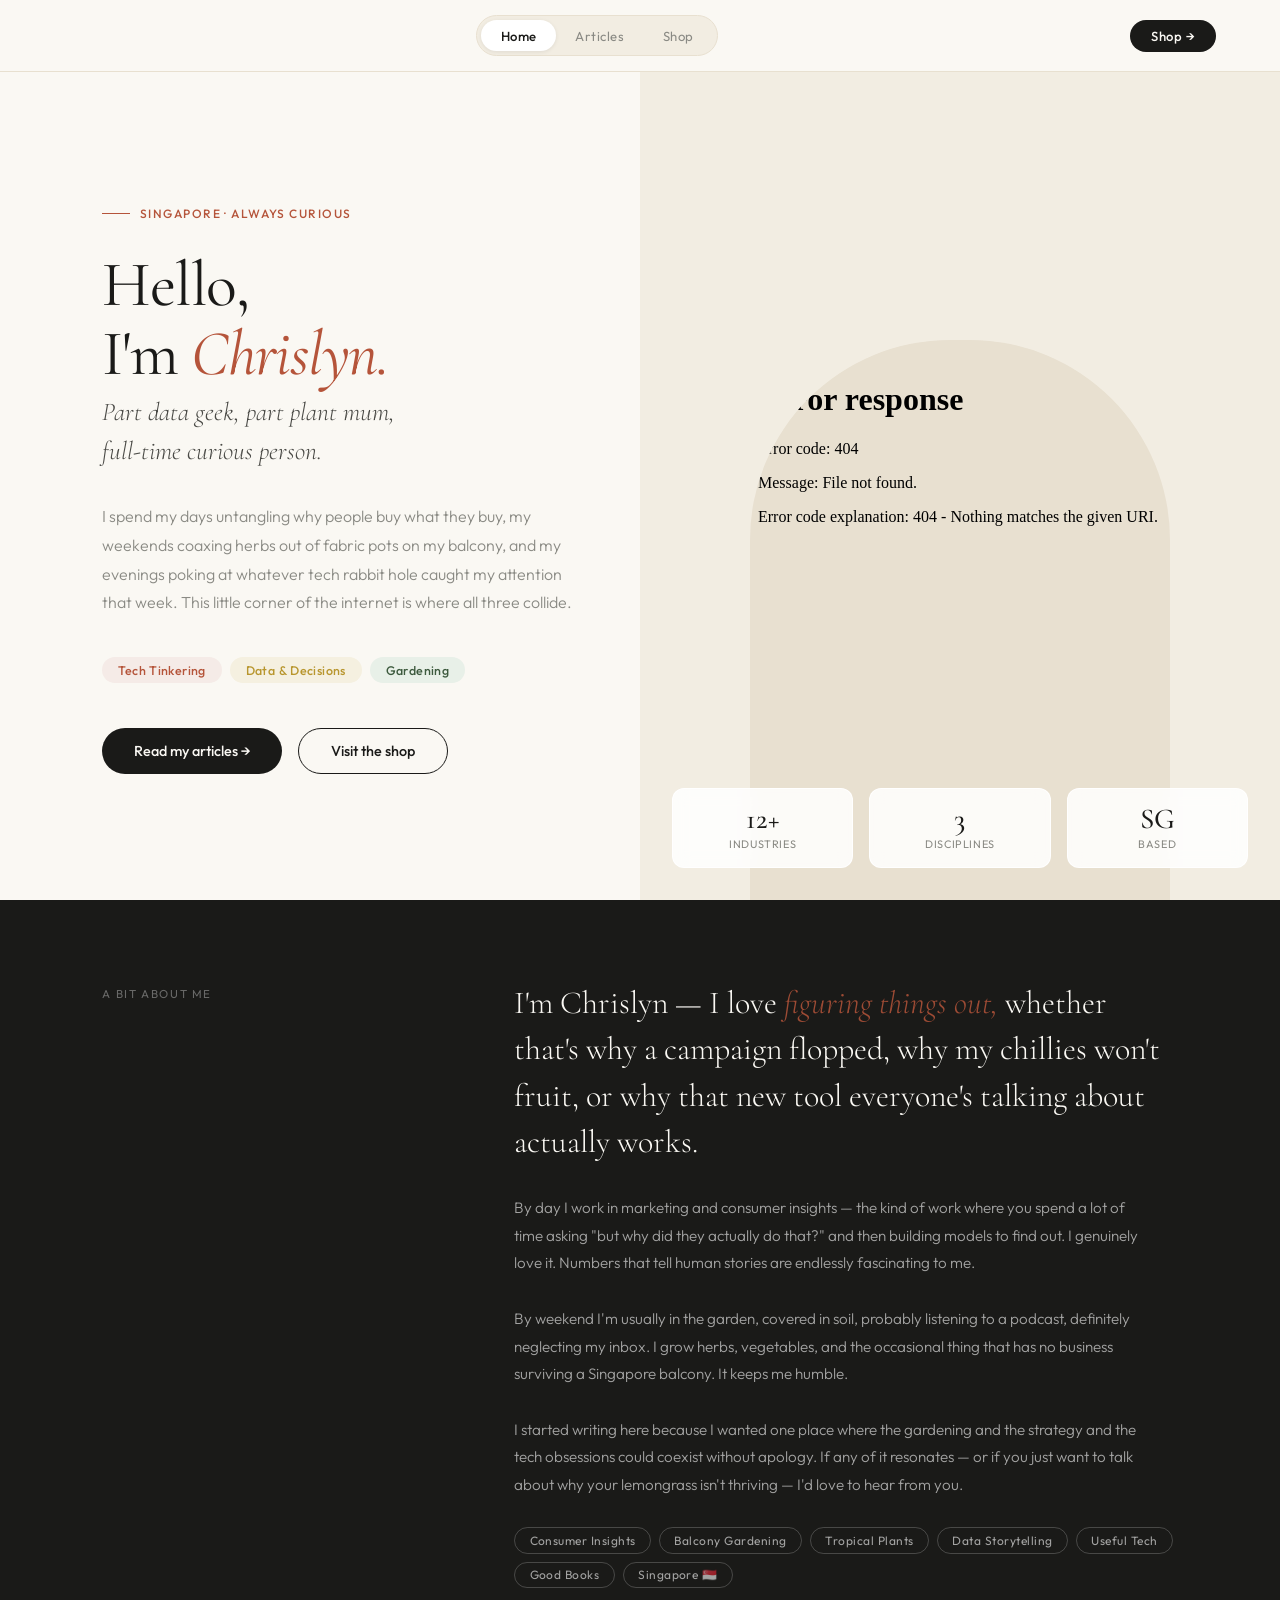
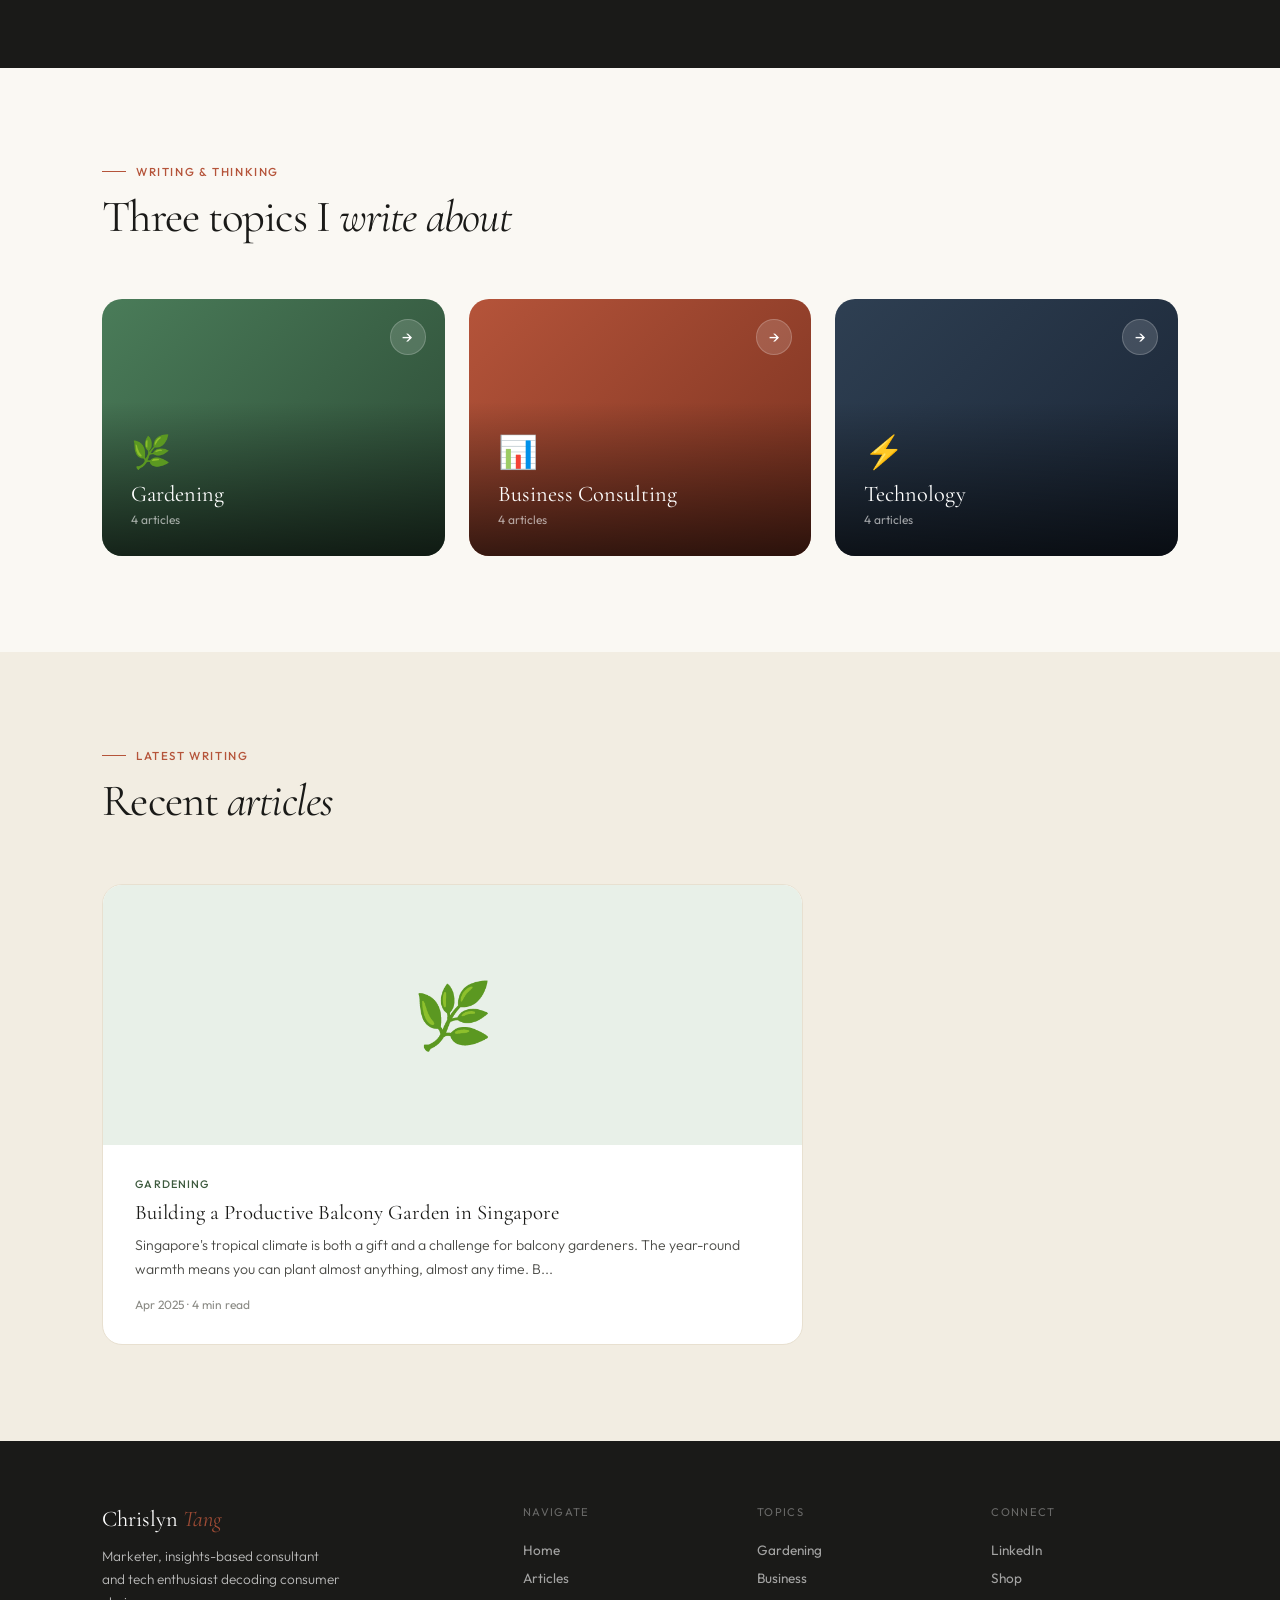
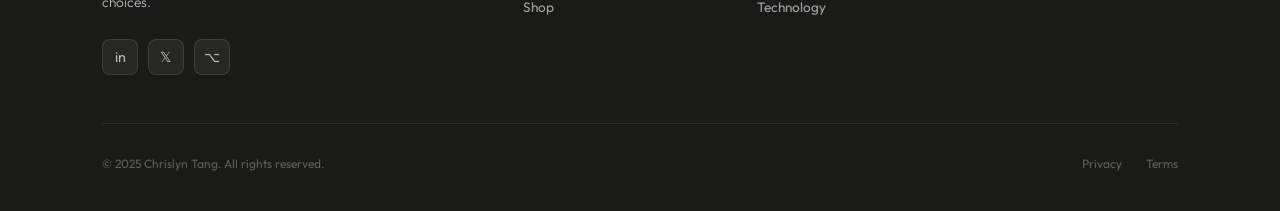
==== commit 040afd73: "Update index.html" ====
--- a/index.html
+++ b/index.html
@@ -662,7 +662,12 @@
     <div class="hero-right">
       <div class="hero-bg-text">CT</div>
       <div class="hero-portrait-box">
-        <img src="https://chrislyntang.com/images/pic01.jpg" alt="Chrislyn Tang" onerror="this.style.display='none';this.nextElementSibling.style.display='flex'">
+        <iframe 
+  src="/garden.html" 
+  style="width:100%; height:520px; border:none; display:block; border-radius:4px;"
+  title="Chrislyn's garden"
+  scrolling="no">
+</iframe>
         <div class="hero-portrait-placeholder" style="display:none">CT</div>
       </div>
       <div class="hero-stat-strip">
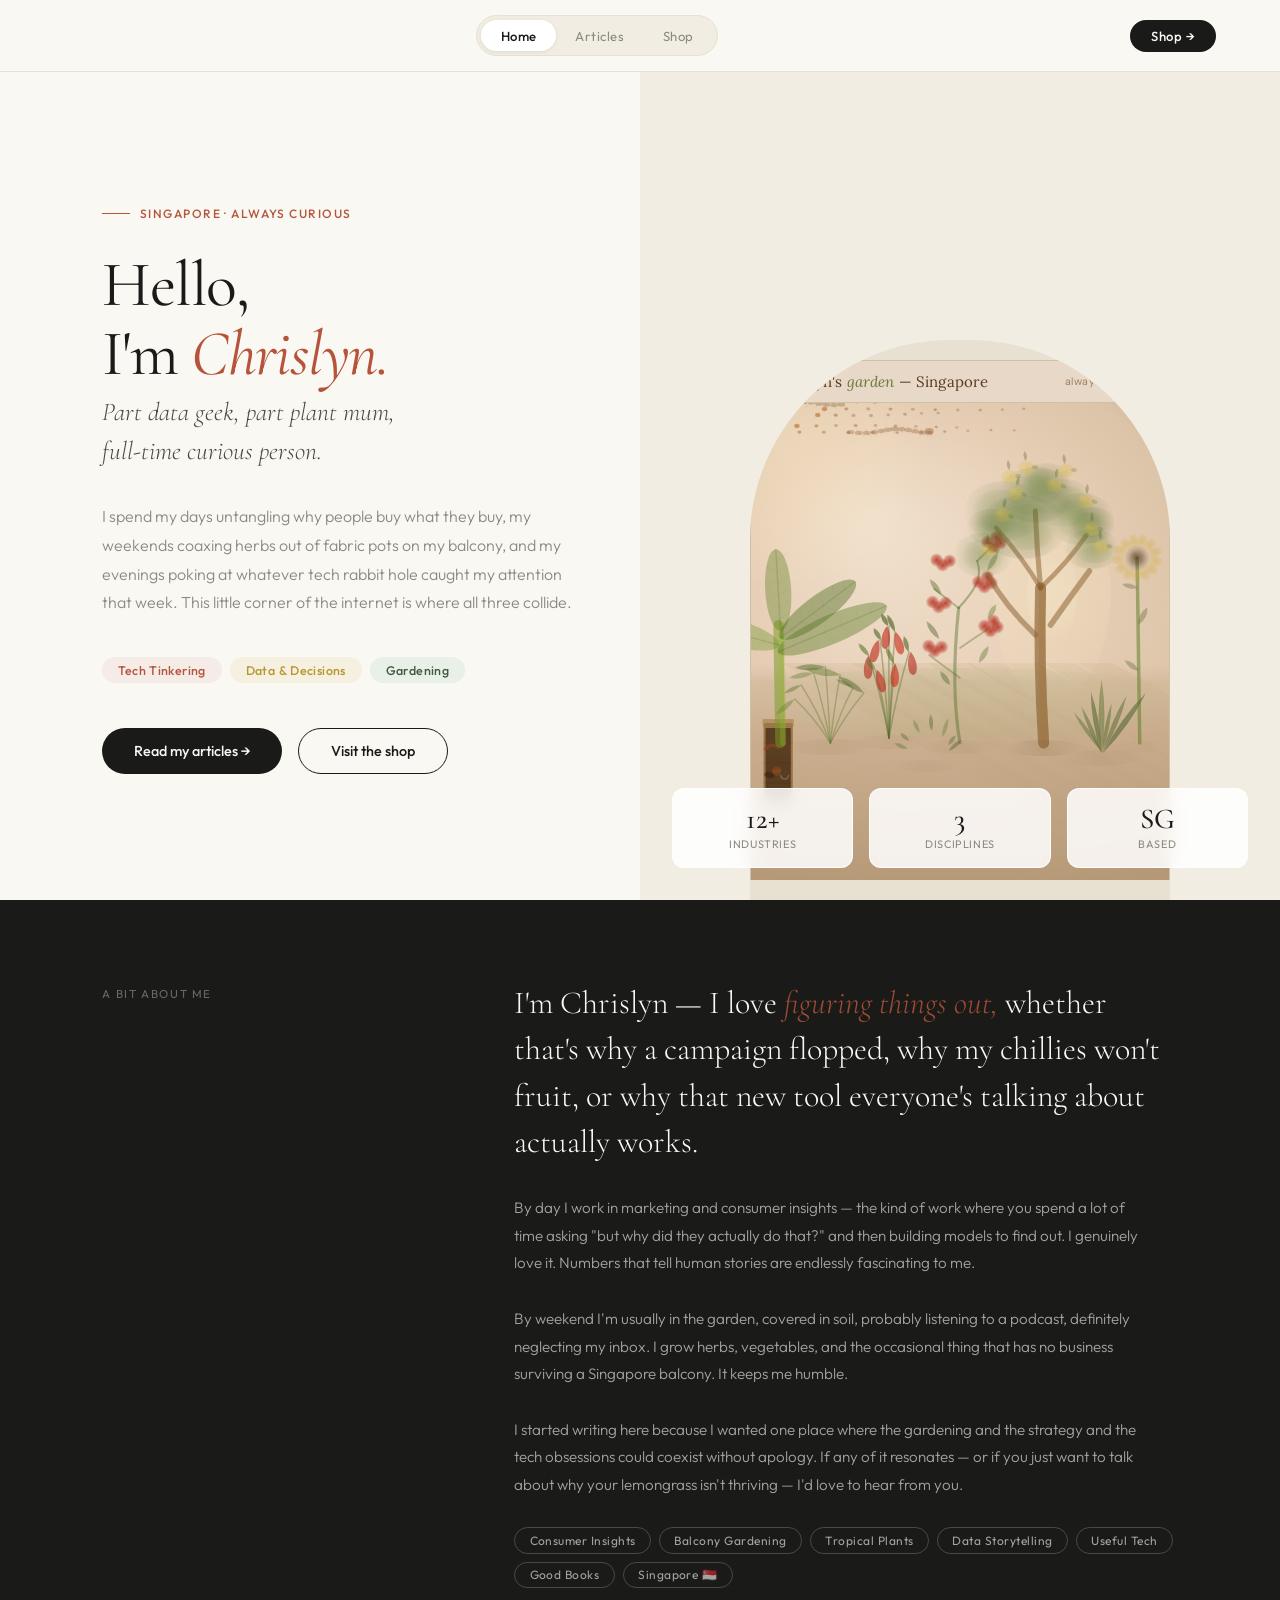
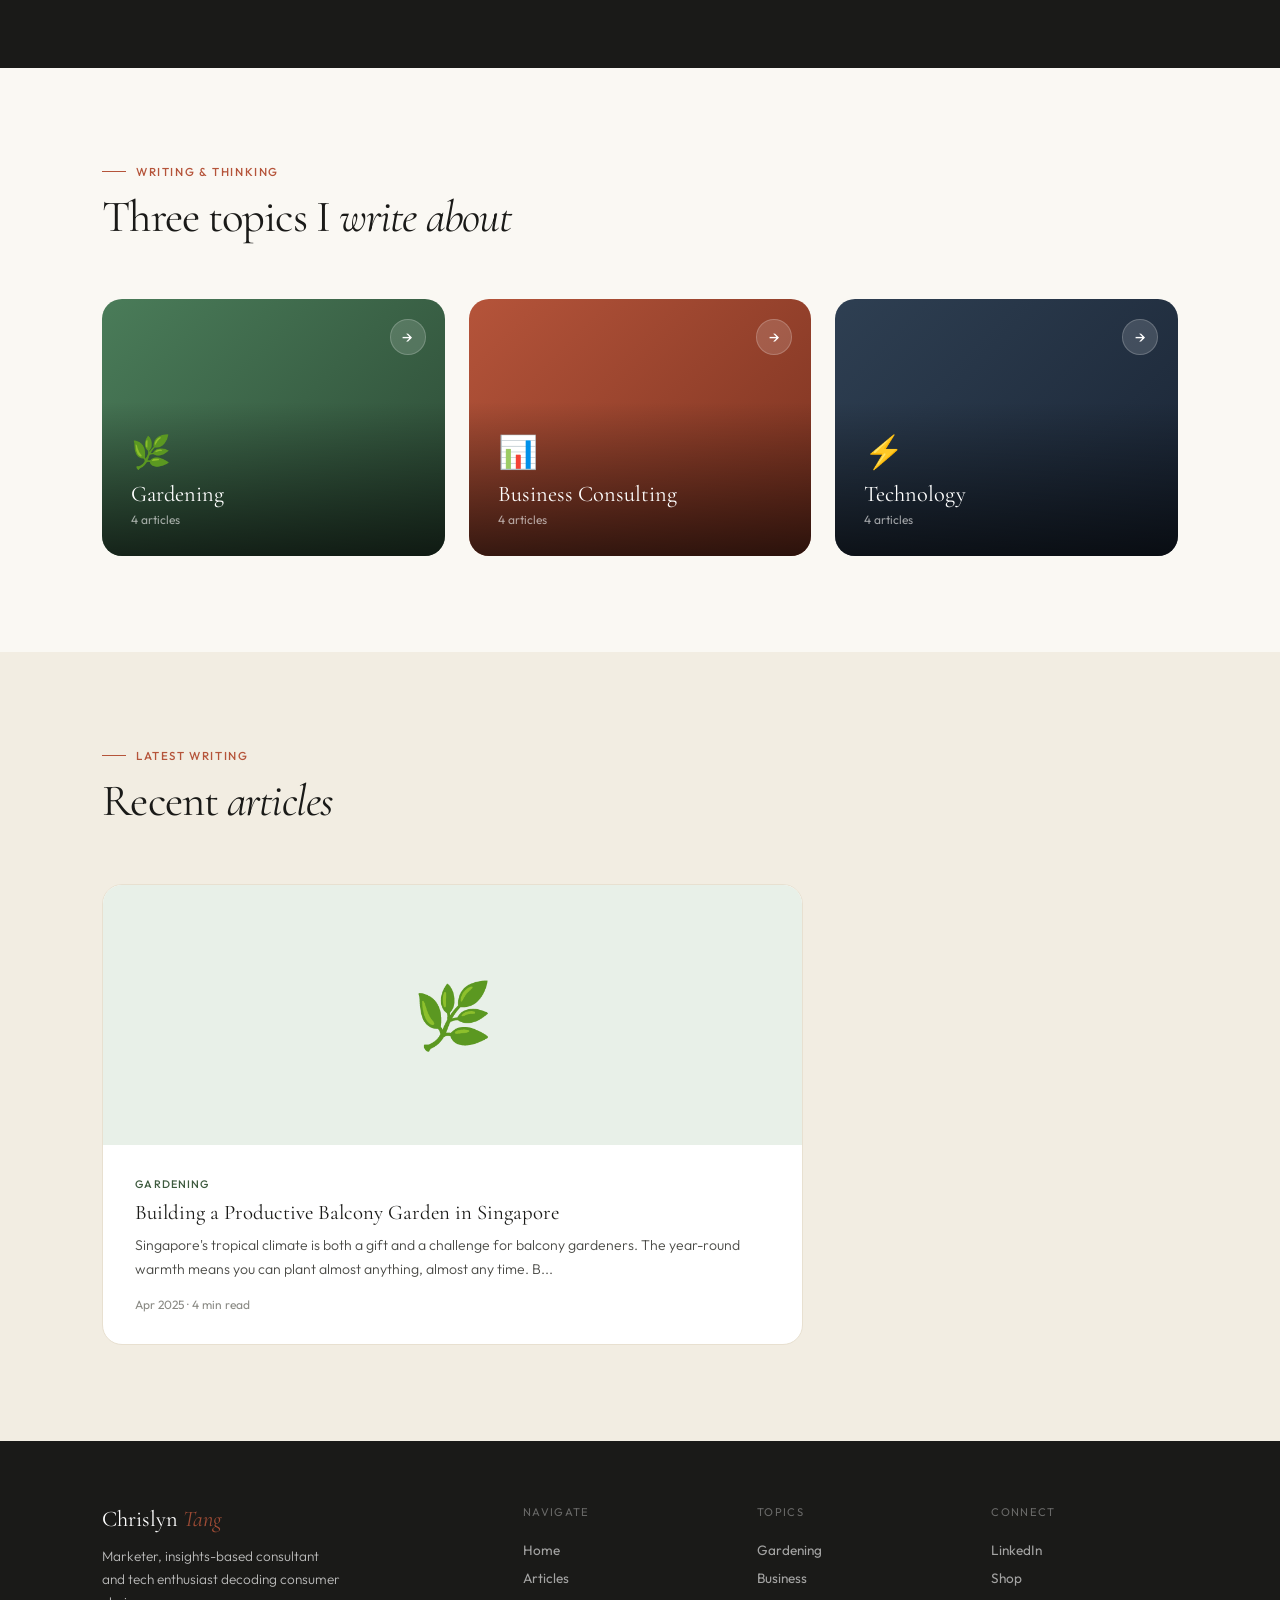
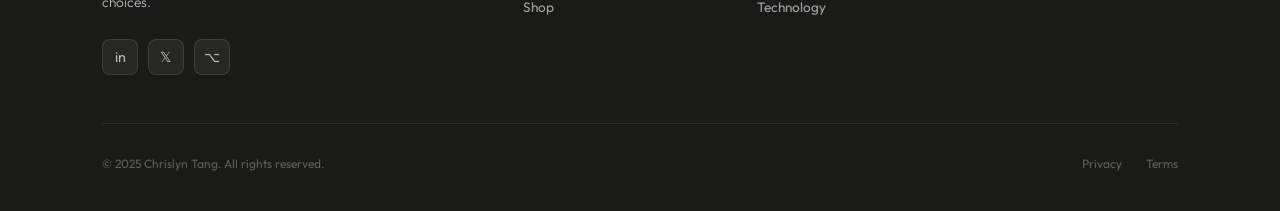
==== commit 5e21c9a7: "Update index.html" ====
--- a/index.html
+++ b/index.html
@@ -662,11 +662,7 @@
     <div class="hero-right">
       <div class="hero-bg-text">CT</div>
       <div class="hero-portrait-box">
-        <iframe 
-  src="/garden.html" 
-  style="width:100%; height:520px; border:none; display:block; border-radius:4px;"
-  title="Chrislyn's garden"
-  scrolling="no">
+<iframe src="/garden.html" style="width:100%; height:520px; border:none; display:block;"></iframe>
 </iframe>
         <div class="hero-portrait-placeholder" style="display:none">CT</div>
       </div>
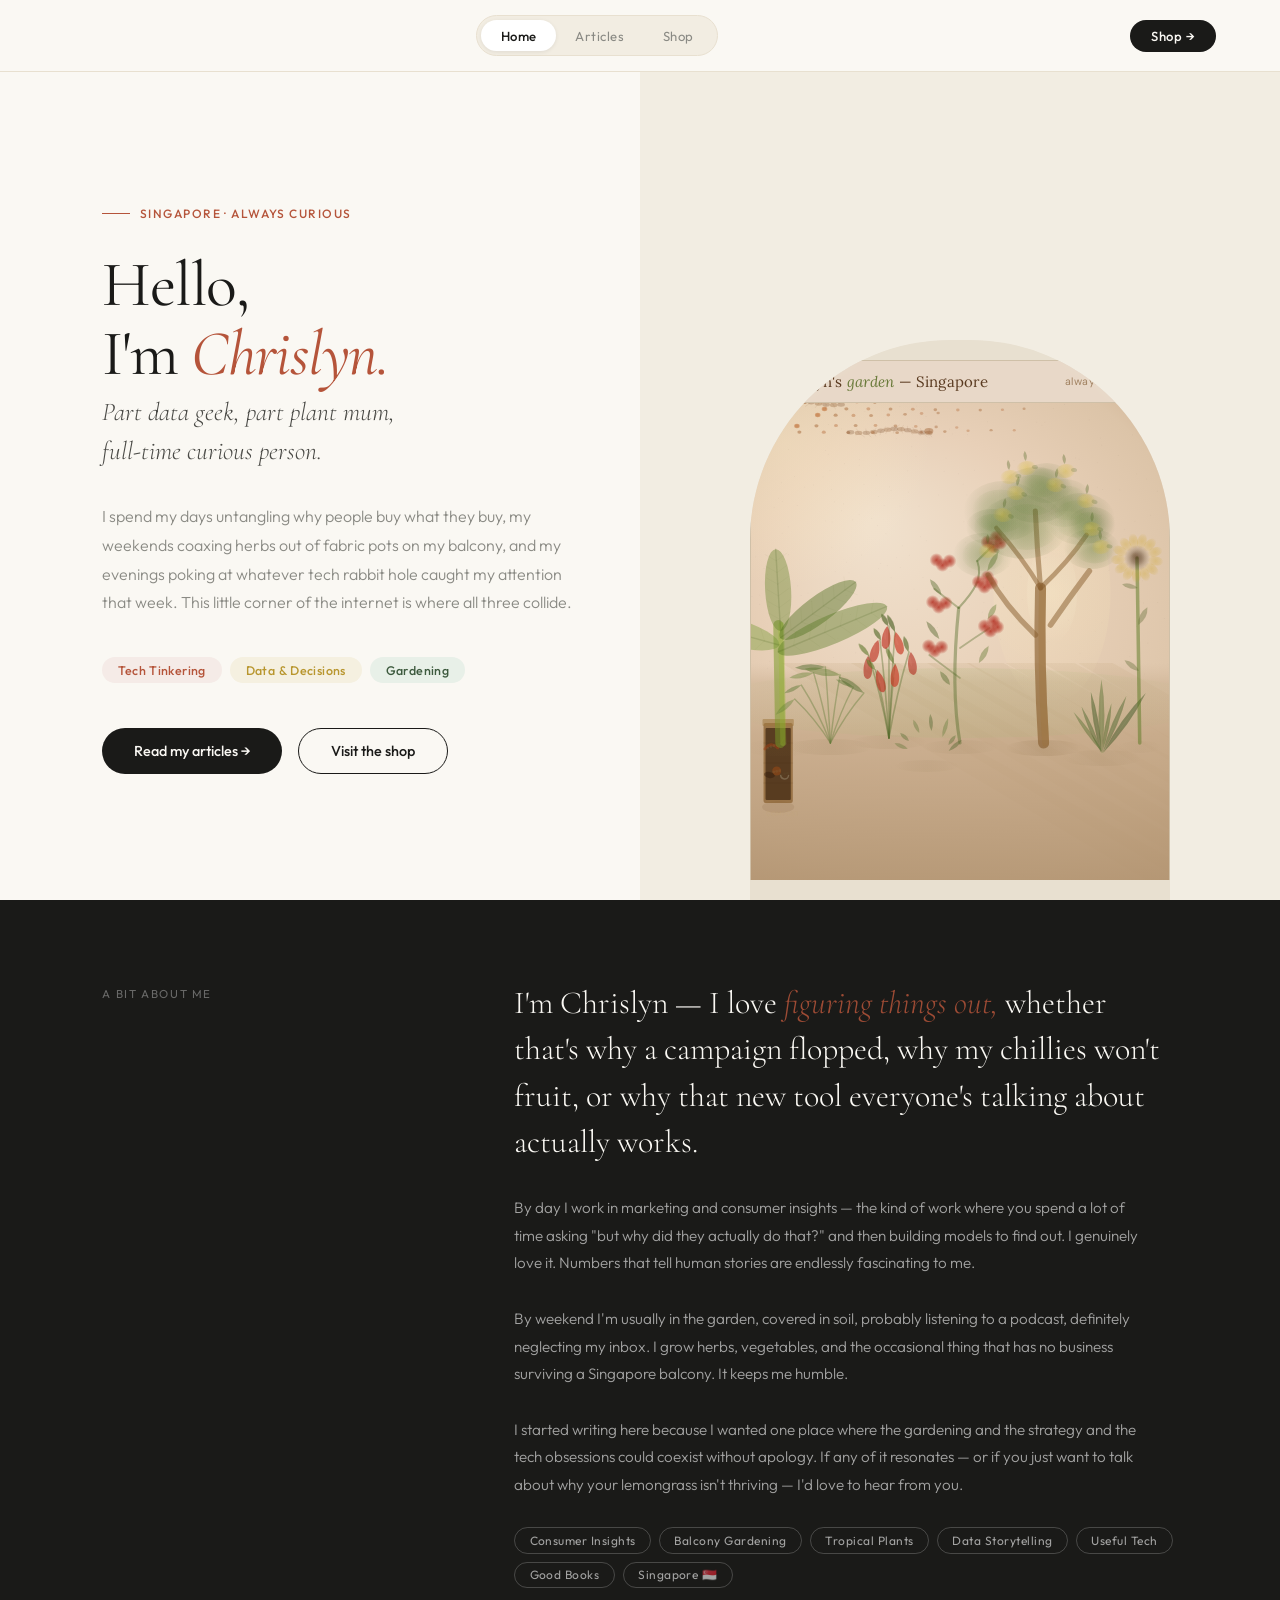
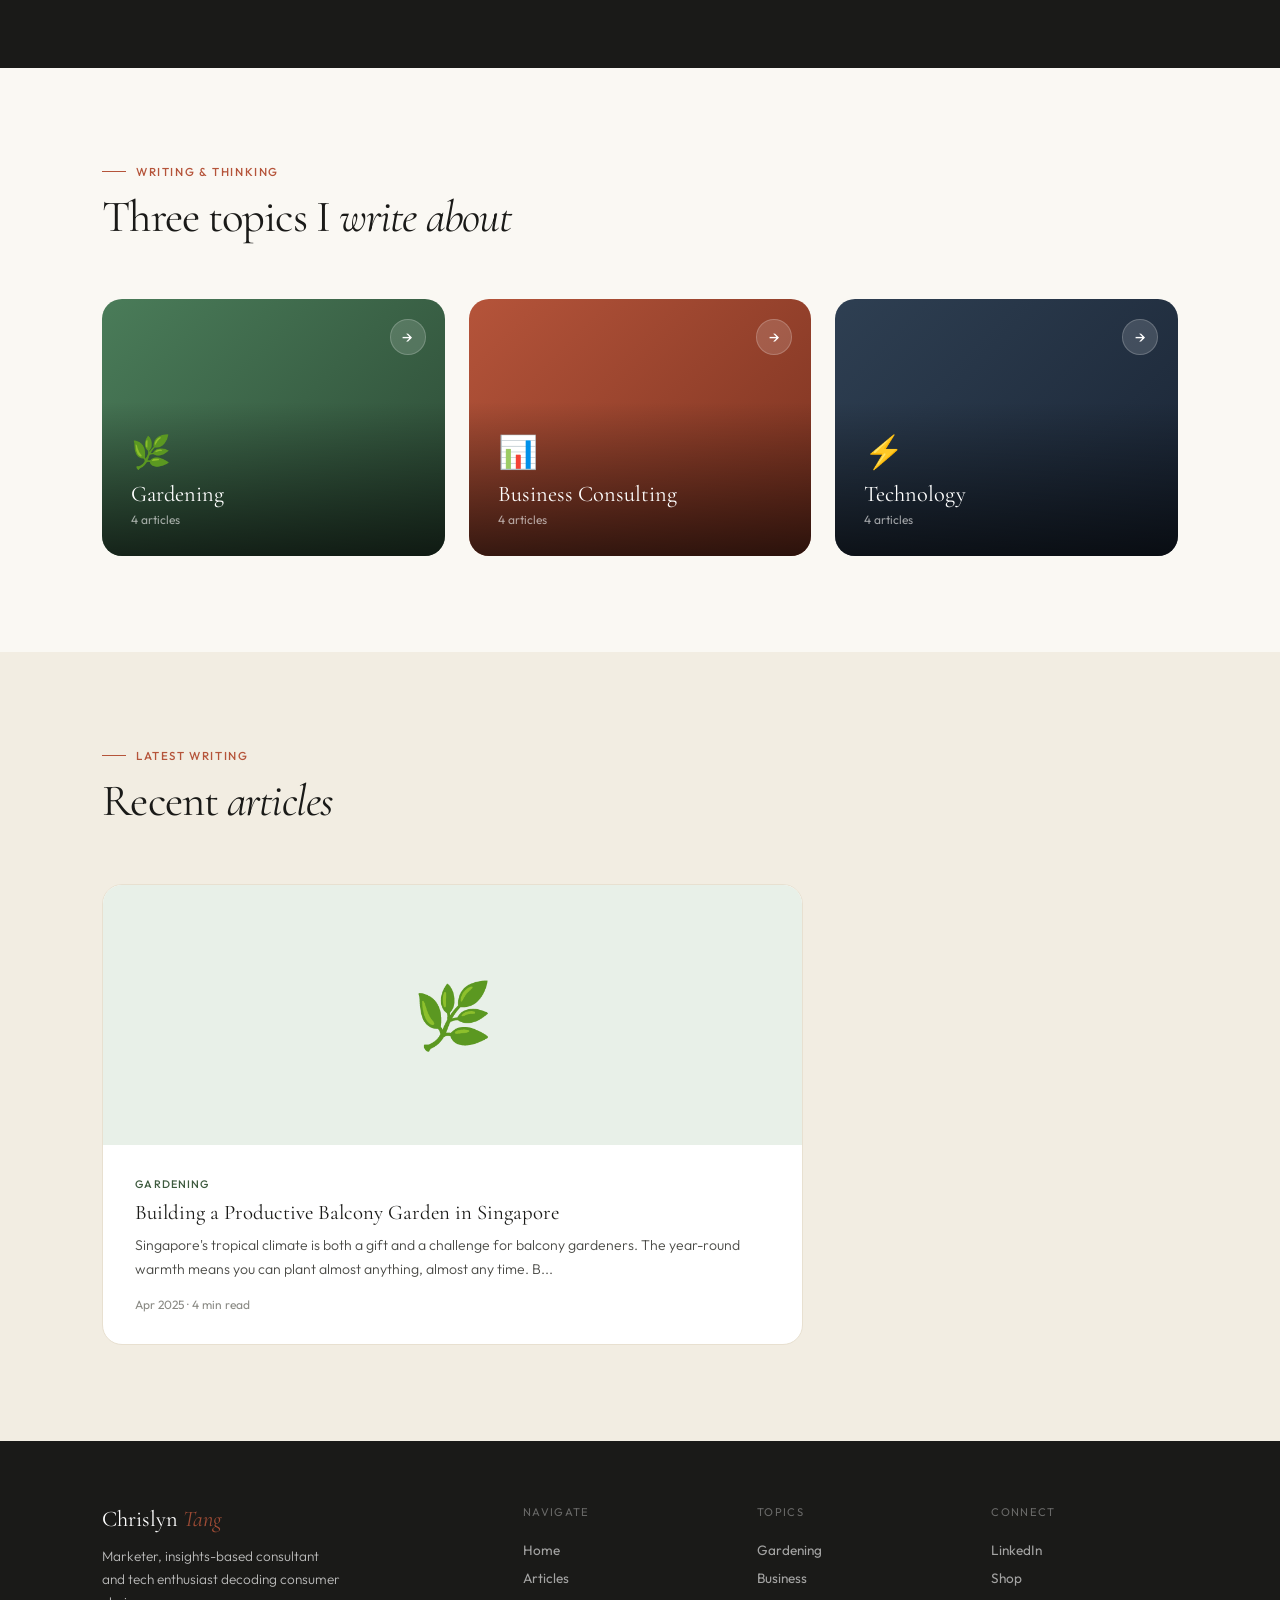
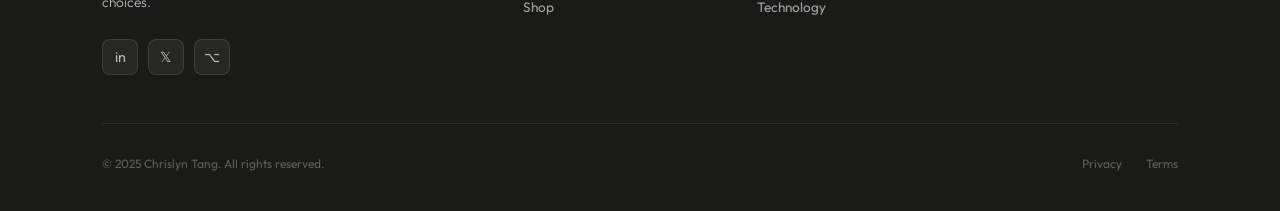
==== commit 6336d85a: "Update index.html" ====
--- a/index.html
+++ b/index.html
@@ -665,21 +665,6 @@
 <iframe src="/garden.html" style="width:100%; height:520px; border:none; display:block;"></iframe>
 </iframe>
         <div class="hero-portrait-placeholder" style="display:none">CT</div>
-      </div>
-      <div class="hero-stat-strip">
-        <div class="hero-stat">
-          <div class="hero-stat-num">12+</div>
-          <div class="hero-stat-lbl">Industries</div>
-        </div>
-        <div class="hero-stat">
-          <div class="hero-stat-num">3</div>
-          <div class="hero-stat-lbl">Disciplines</div>
-        </div>
-        <div class="hero-stat">
-          <div class="hero-stat-num">SG</div>
-          <div class="hero-stat-lbl">Based</div>
-        </div>
-      </div>
     </div>
   </section>
 
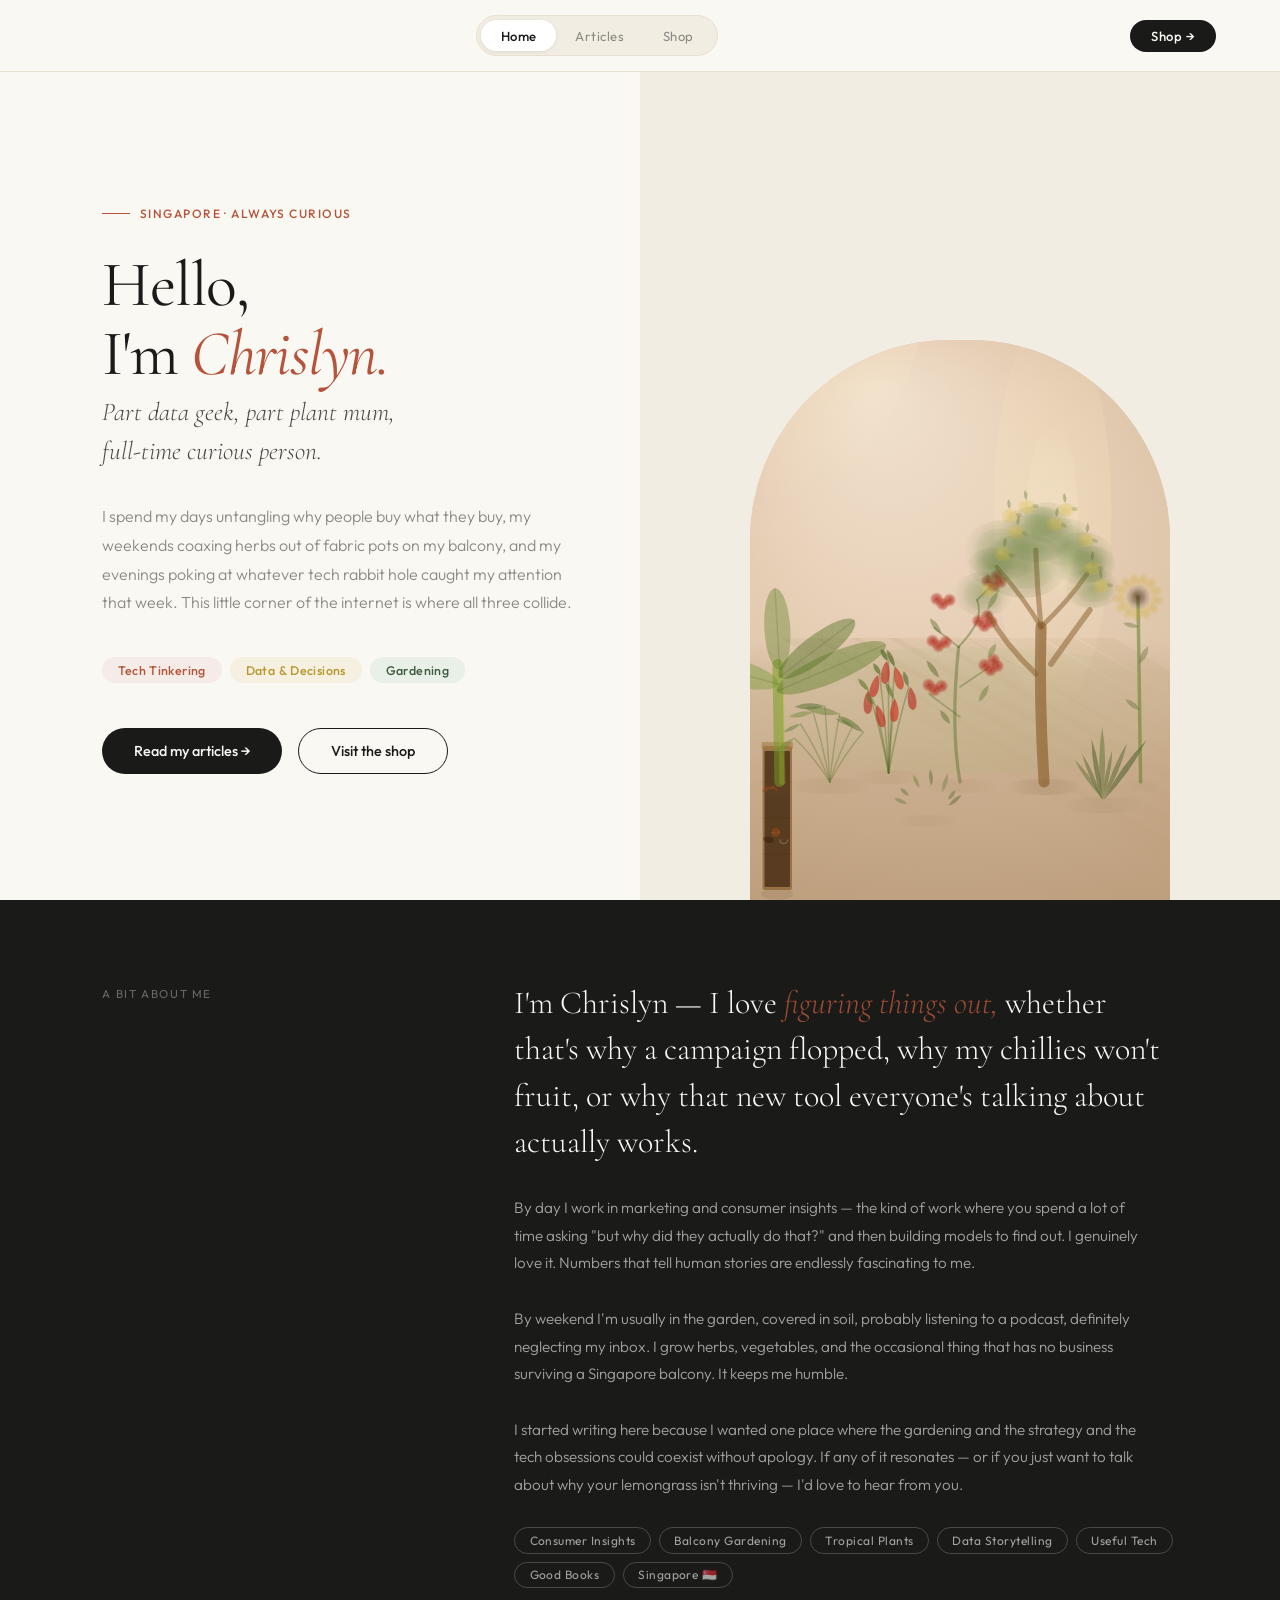
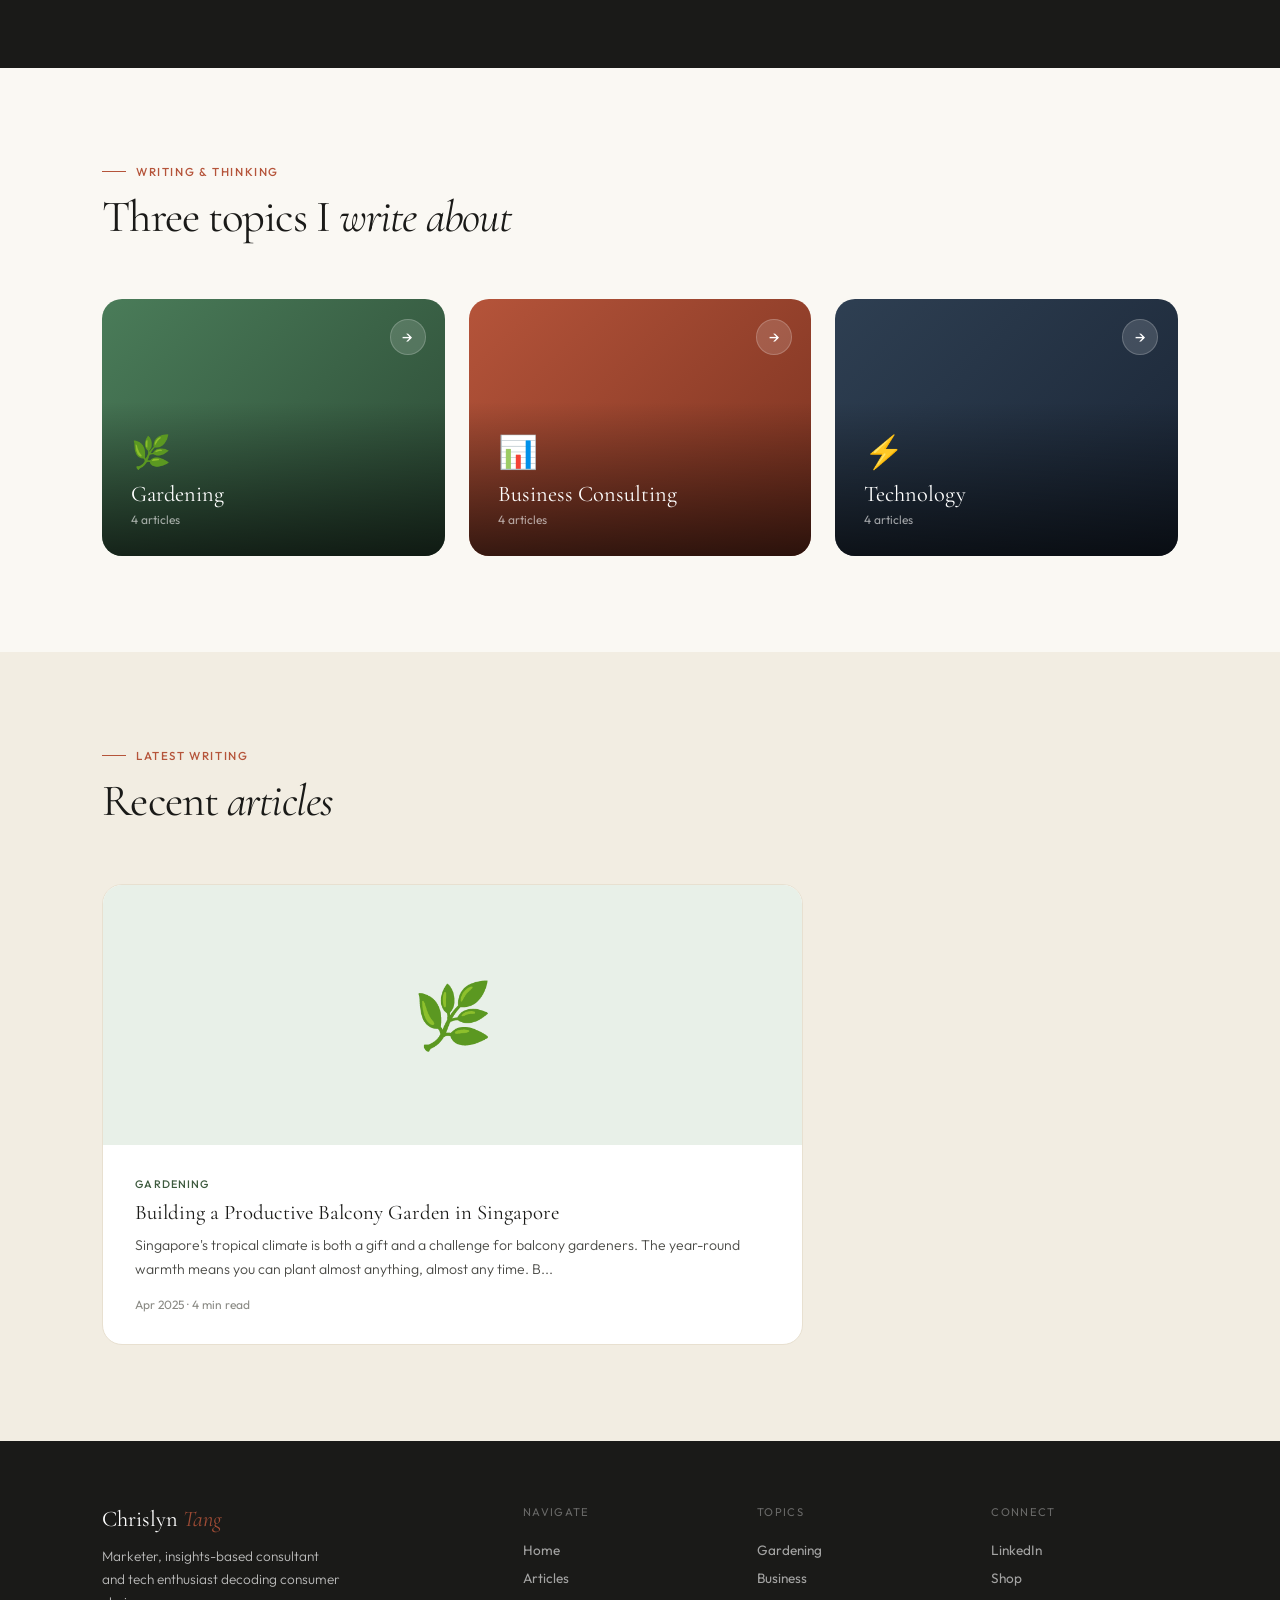
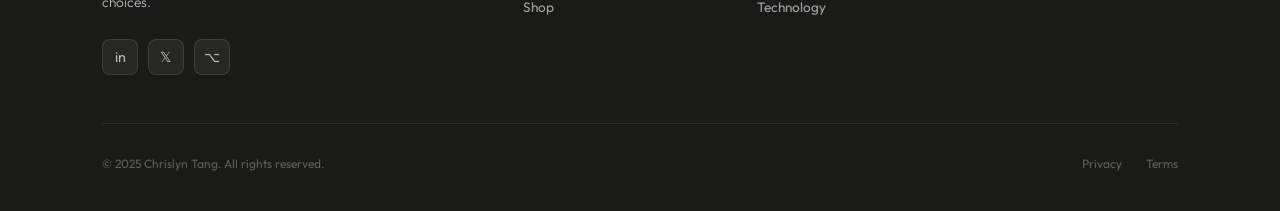
==== commit 4c6a5e97: "Update index.html" ====
--- a/index.html
+++ b/index.html
@@ -662,7 +662,11 @@
     <div class="hero-right">
       <div class="hero-bg-text">CT</div>
       <div class="hero-portrait-box">
-<iframe src="/garden.html" style="width:100%; height:520px; border:none; display:block;"></iframe>
+<iframe 
+  src="/garden.html"
+  style="width:100%; height:100vh; border:none; display:block;"
+  scrolling="no"
+  title="Chrislyn's garden">
 </iframe>
         <div class="hero-portrait-placeholder" style="display:none">CT</div>
     </div>
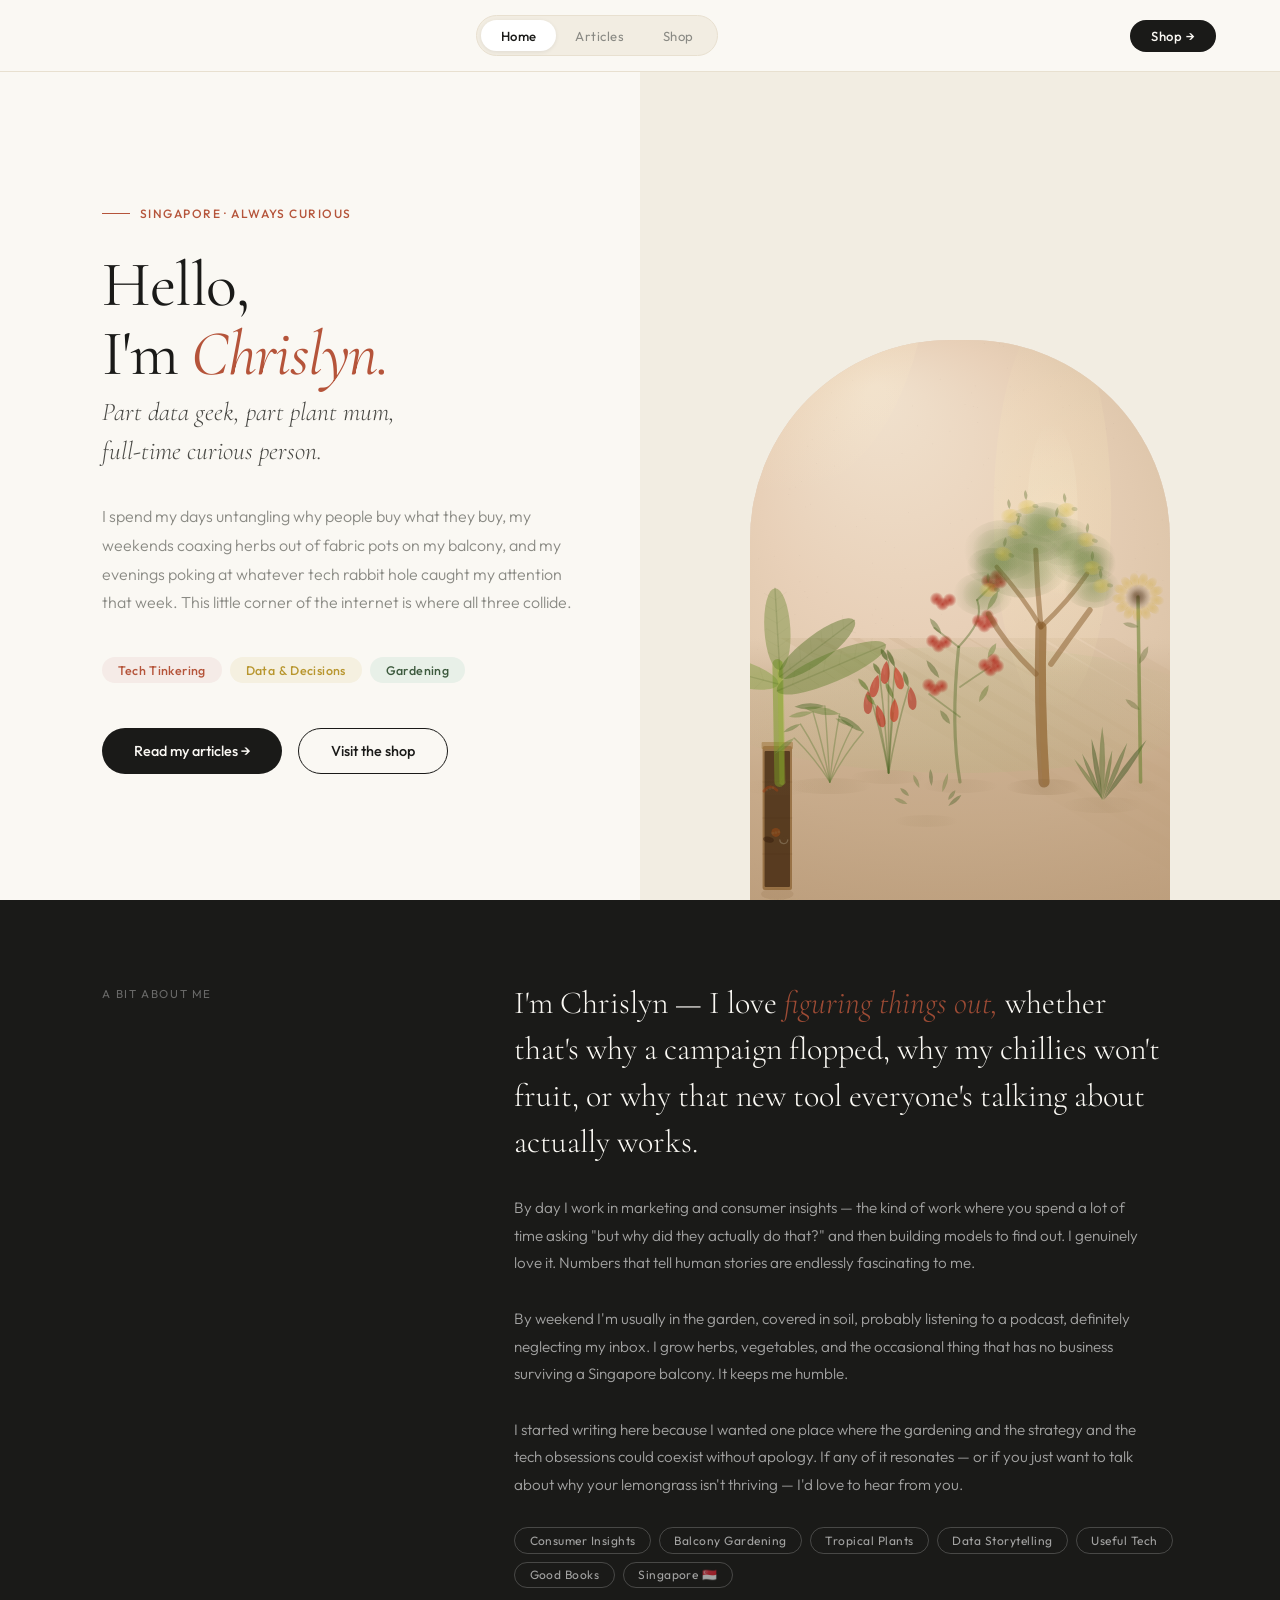
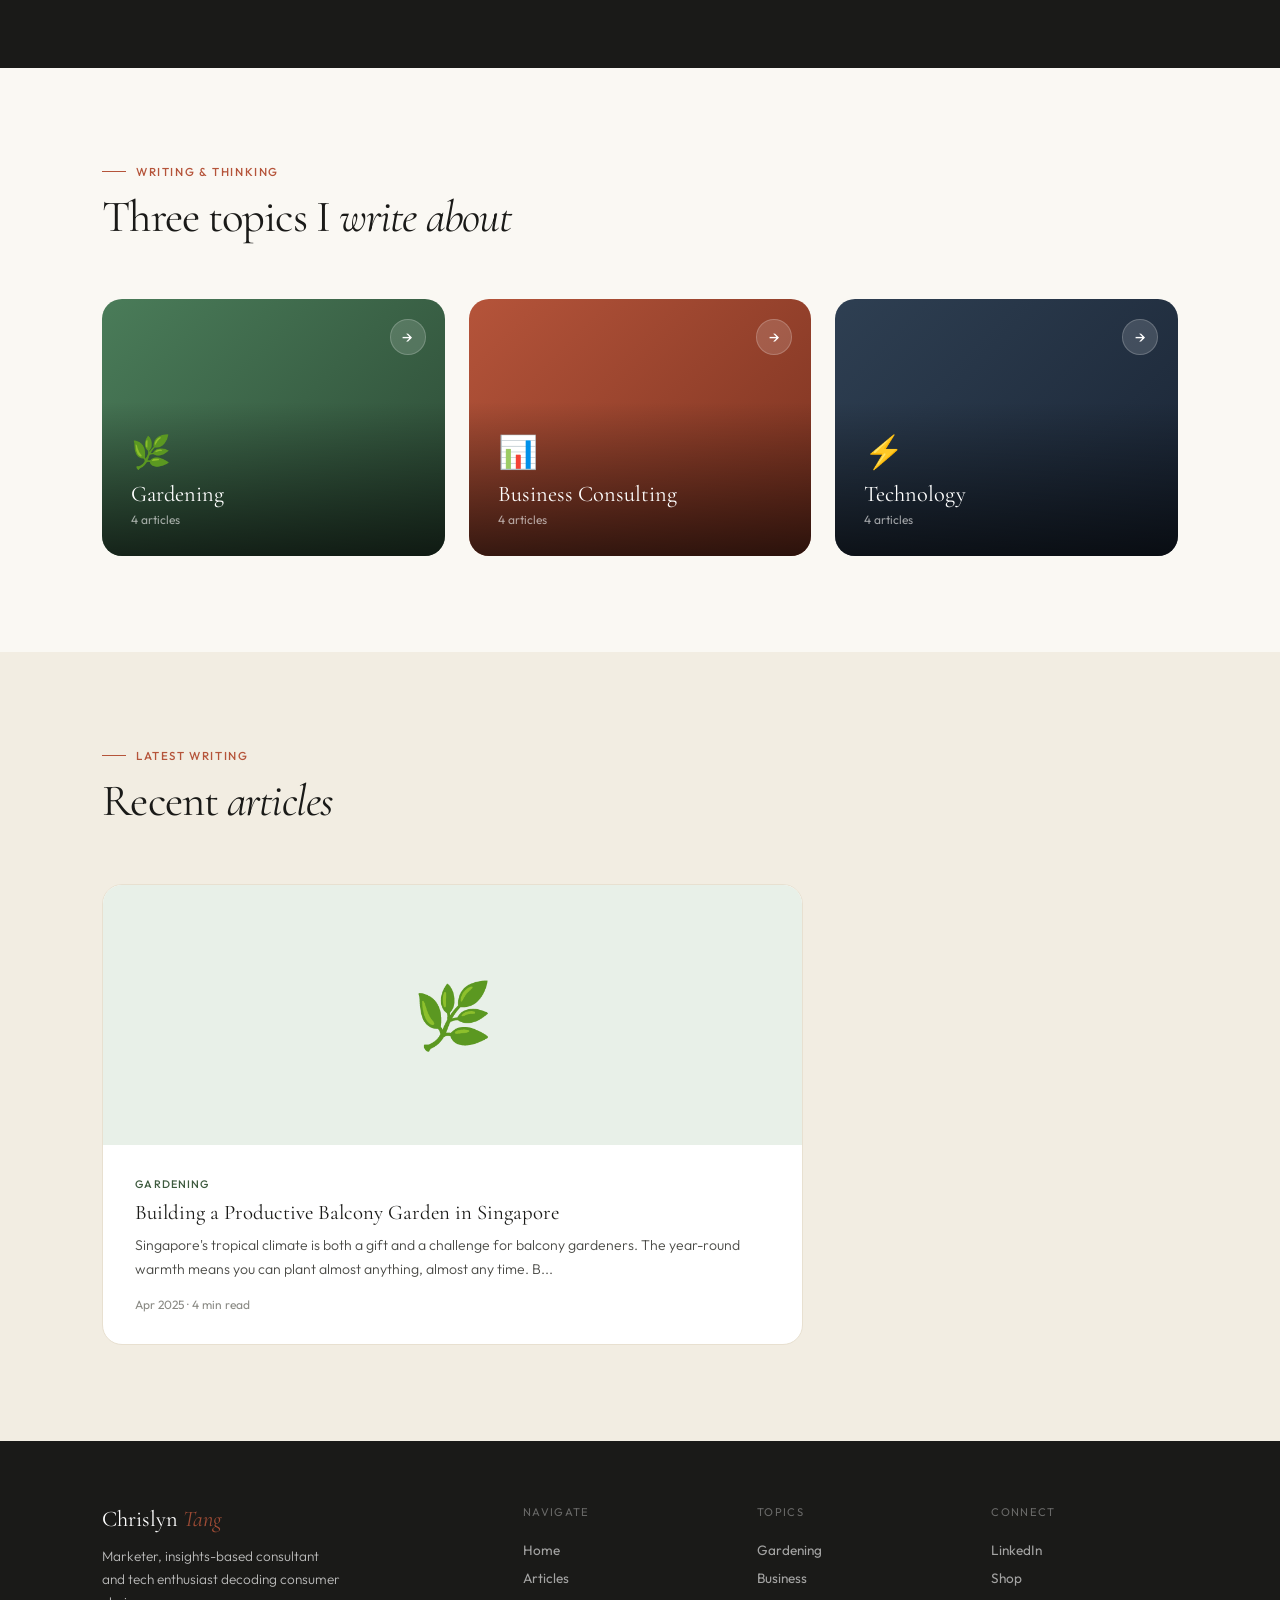
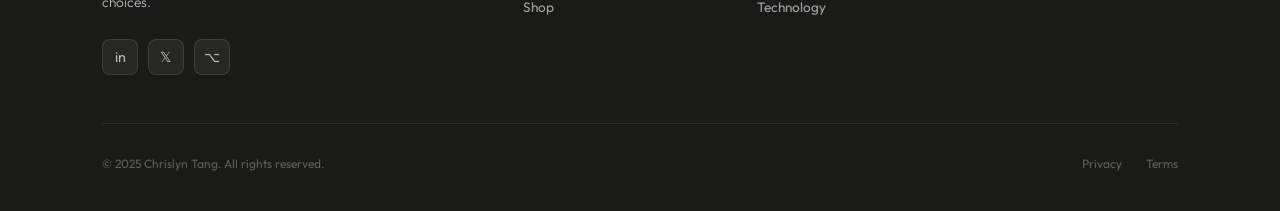
==== commit 1d4364ec: "Update index.html" ====
--- a/index.html
+++ b/index.html
@@ -29,6 +29,9 @@
   --nav-h: 72px;
   --radius: 12px;
   --radius-lg: 20px;
+}
+iframe {
+  border-radius: 0 !important;
 }
 html { scroll-behavior: smooth; font-size: 16px; }
 body { font-family: 'Outfit', sans-serif; background: var(--cream); color: var(--ink); overflow-x: hidden; }
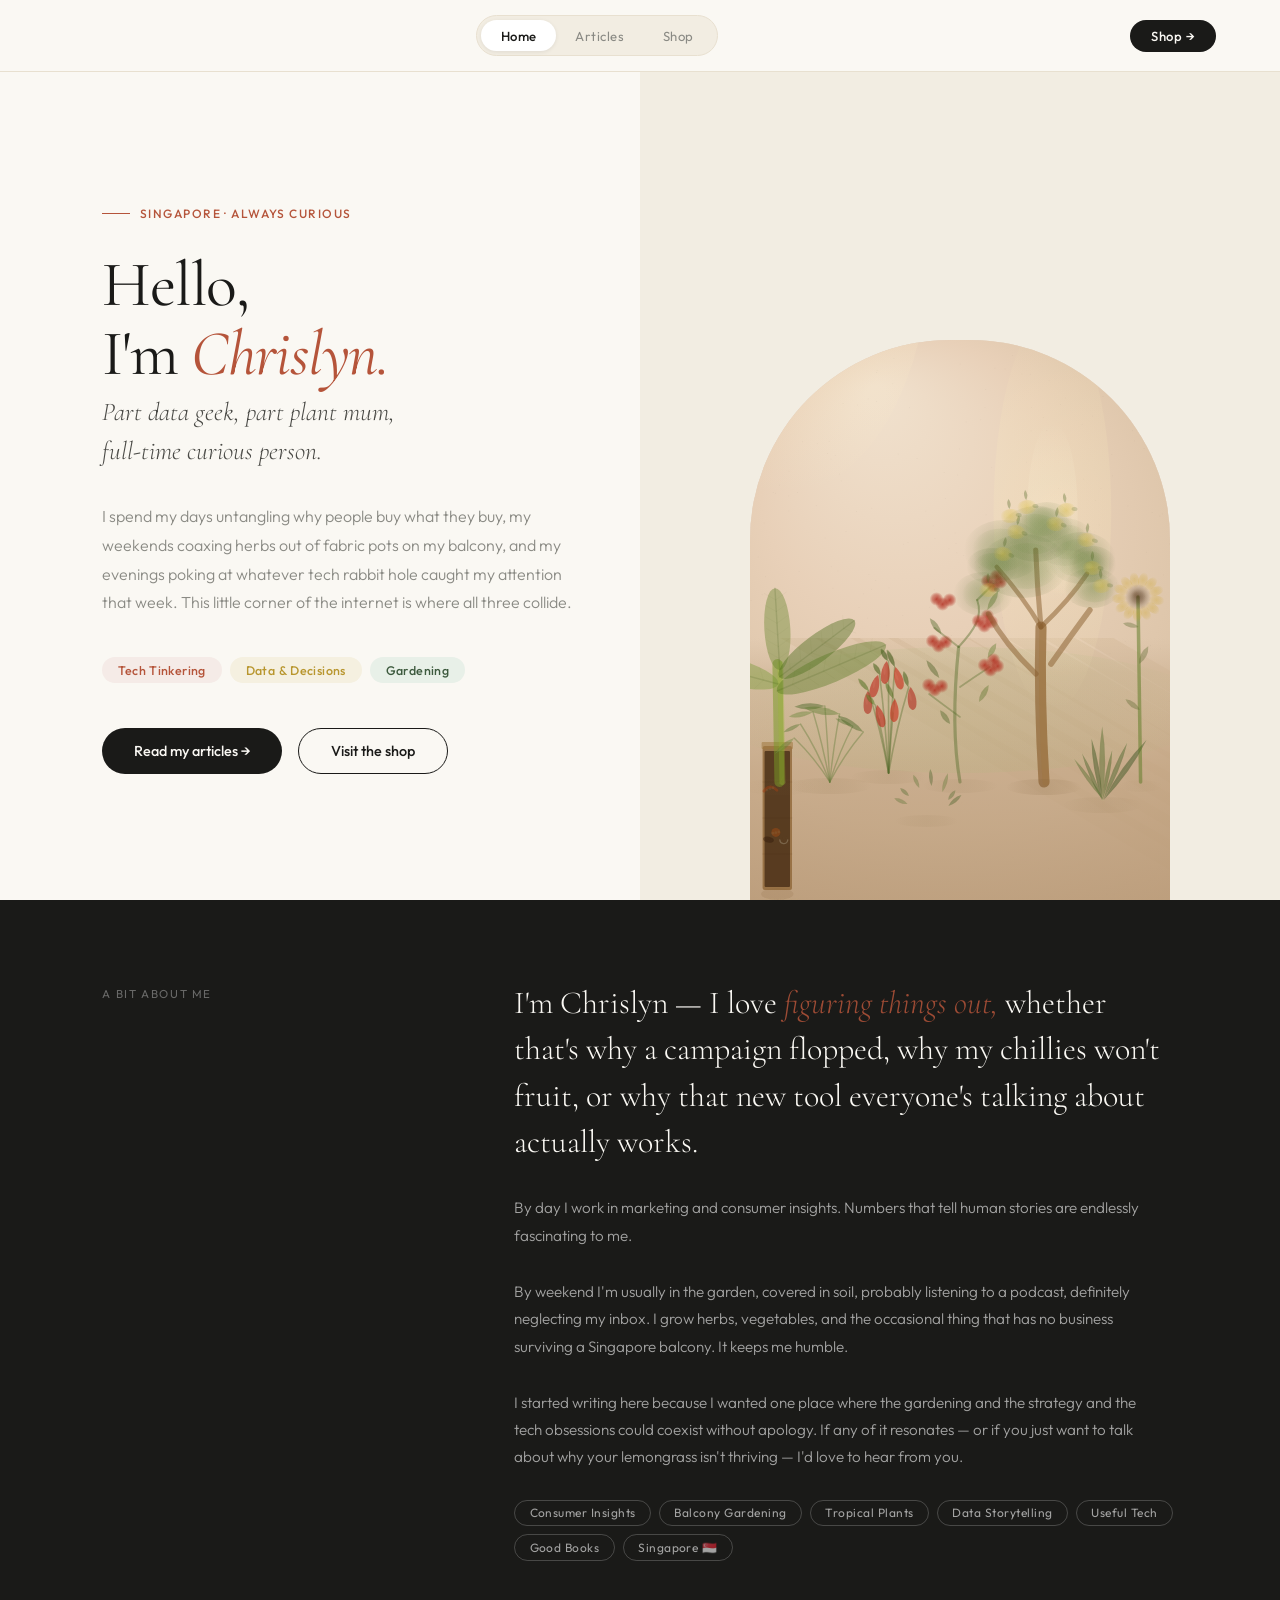
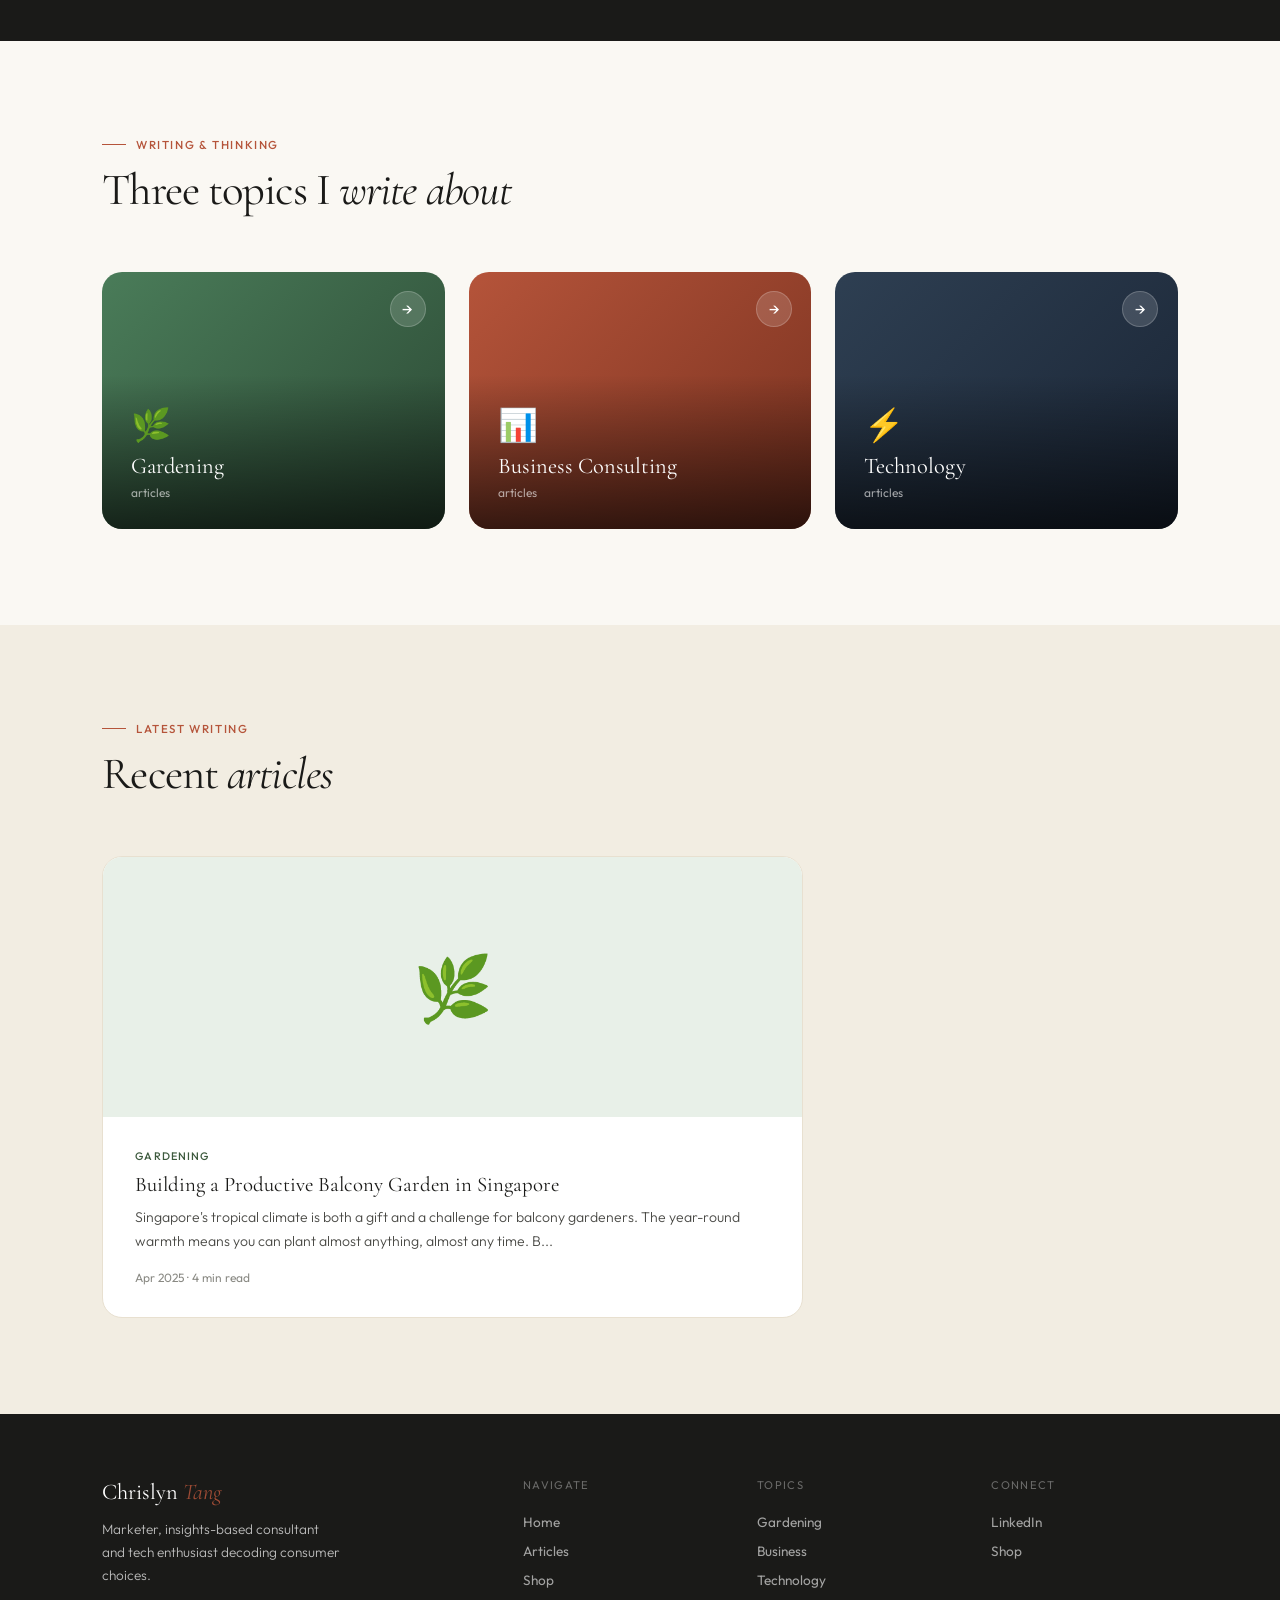
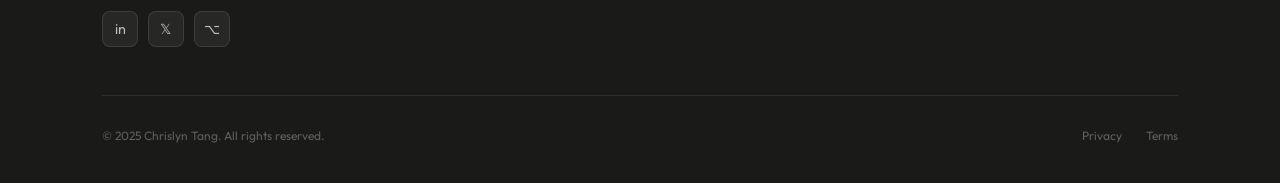
==== commit fef1157e: "Update index.html" ====
--- a/index.html
+++ b/index.html
@@ -671,7 +671,6 @@
   scrolling="no"
   title="Chrislyn's garden">
 </iframe>
-        <div class="hero-portrait-placeholder" style="display:none">CT</div>
     </div>
   </section>
 
@@ -680,7 +679,7 @@
     <div class="about-strip-label">A bit about me</div>
     <div class="about-strip-body">
       <p class="about-strip-quote">I'm Chrislyn — I love <em>figuring things out,</em> whether that's why a campaign flopped, why my chillies won't fruit, or why that new tool everyone's talking about actually works.</p>
-      <p class="about-strip-text">By day I work in marketing and consumer insights — the kind of work where you spend a lot of time asking "but why did they actually do that?" and then building models to find out. I genuinely love it. Numbers that tell human stories are endlessly fascinating to me.</p>
+      <p class="about-strip-text">By day I work in marketing and consumer insights. Numbers that tell human stories are endlessly fascinating to me.</p>
       <p class="about-strip-text">By weekend I'm usually in the garden, covered in soil, probably listening to a podcast, definitely neglecting my inbox. I grow herbs, vegetables, and the occasional thing that has no business surviving a Singapore balcony. It keeps me humble.</p>
       <p class="about-strip-text">I started writing here because I wanted one place where the gardening and the strategy and the tech obsessions could coexist without apology. If any of it resonates — or if you just want to talk about why your lemongrass isn't thriving — I'd love to hear from you.</p>
       <div class="about-tags">
@@ -708,7 +707,7 @@
           <div class="topic-card-content">
             <div class="topic-icon">🌿</div>
             <div class="topic-title">Gardening</div>
-            <div class="topic-count">4 articles</div>
+            <div class="topic-count">articles</div>
           </div>
         </div>
       </div>
@@ -718,7 +717,7 @@
           <div class="topic-card-content">
             <div class="topic-icon">📊</div>
             <div class="topic-title">Business Consulting</div>
-            <div class="topic-count">4 articles</div>
+            <div class="topic-count">articles</div>
           </div>
         </div>
       </div>
@@ -728,7 +727,7 @@
           <div class="topic-card-content">
             <div class="topic-icon">⚡</div>
             <div class="topic-title">Technology</div>
-            <div class="topic-count">4 articles</div>
+            <div class="topic-count">articles</div>
           </div>
         </div>
       </div>
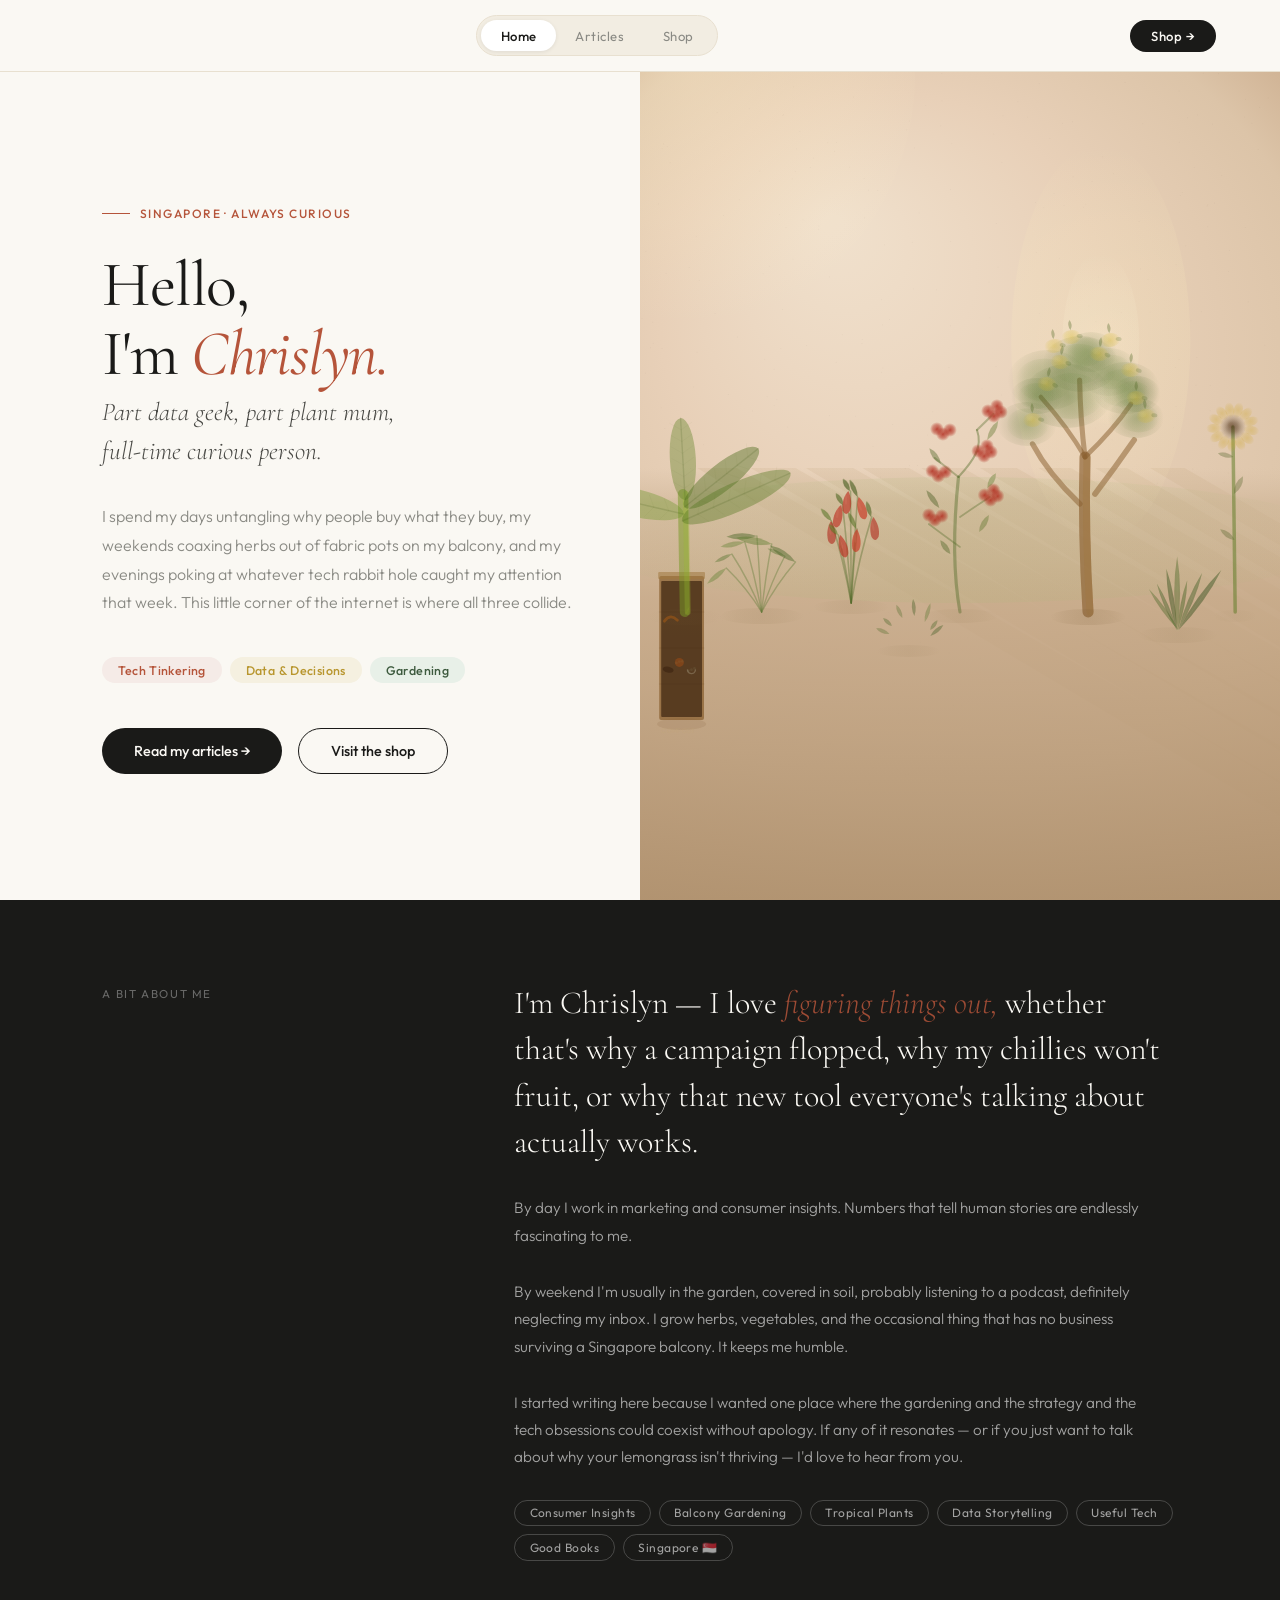
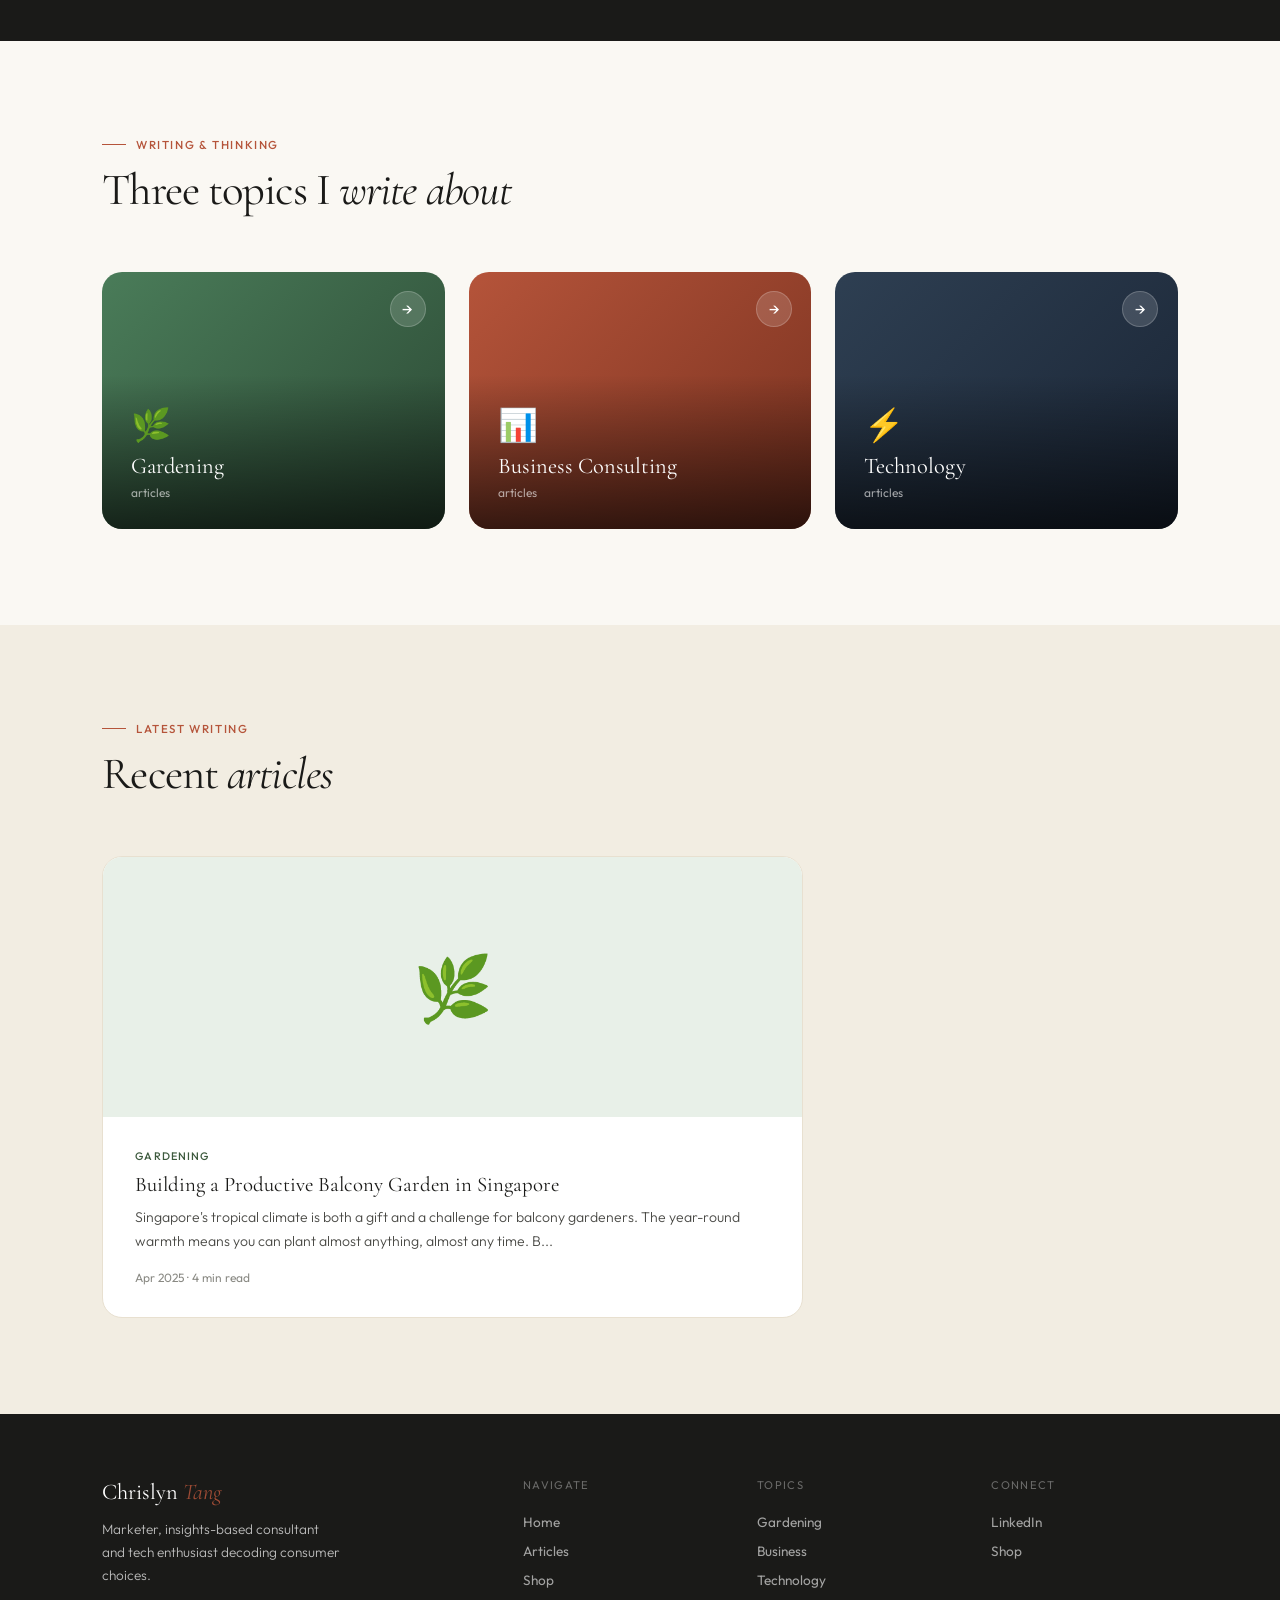
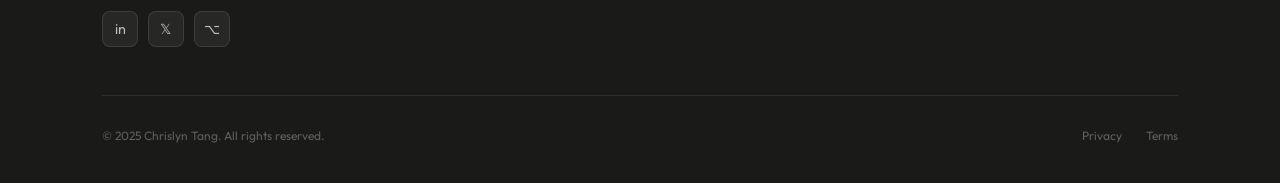
==== commit a649f332: "Update index.html" ====
--- a/index.html
+++ b/index.html
@@ -663,8 +663,6 @@
       </div>
     </div>
     <div class="hero-right">
-      <div class="hero-bg-text">CT</div>
-      <div class="hero-portrait-box">
 <iframe 
   src="/garden.html"
   style="width:100%; height:100vh; border:none; display:block;"
